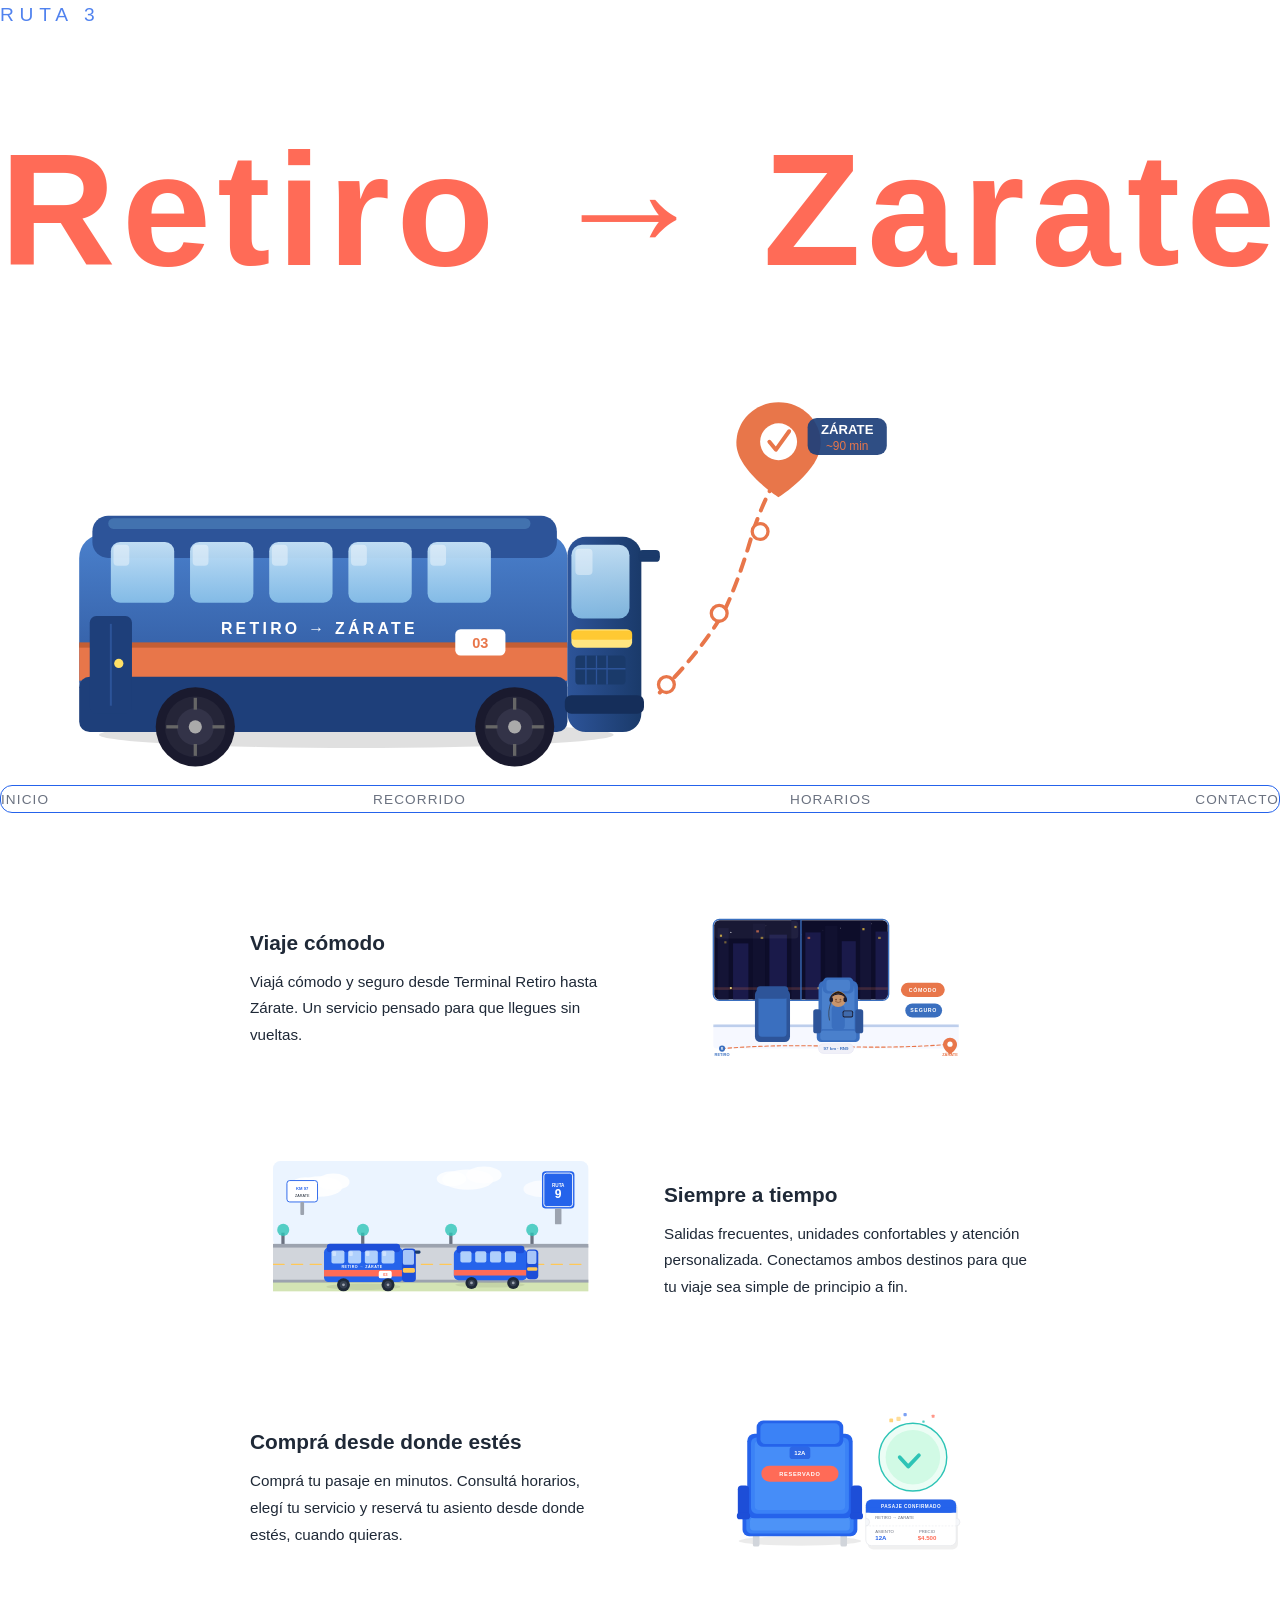
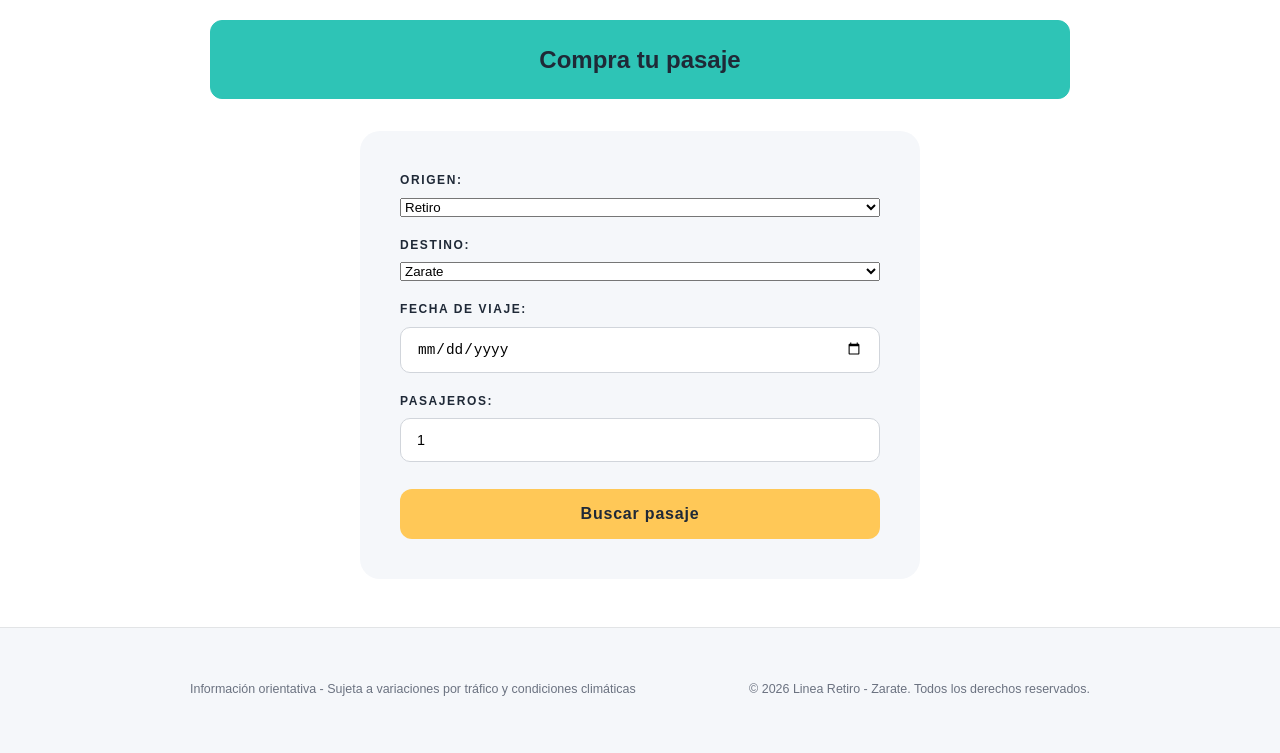
==== index.html @ a9cf46bb "Add files via upload" ====
<html lang="es">
    <head>
        <meta charset="UTF-8">
        <meta name="viewport" content="width=device-width, initial-scale=1.0">
        <title>Linea Retiro - Zarate</title>
            <link rel="stylesheet" href="styleretiro.css"/>
            <link href="https://fonts.google.com/specimen/Plus+Jakarta+Sans?preview.script=Latn" rel="stylesheet"/>
    
    </head>
    
    <body>
        <header>
           <p class="ruta3tittle">Ruta 3</p>
           <h1 class="retiro--tittle">
             <span class="retiro">Retiro</span>
            <span class="arrow">→</span>
            <span class="zarate">Zarate</span>
             </h1>
             <div class="bus-image">
                <svg width="100%" viewBox="0 0 682 300" role="img" style="" xmlns="http://www.w3.org/2000/svg">
  <title style="fill:rgb(0, 0, 0);stroke:none;color:rgb(255, 255, 255);stroke-width:1px;stroke-linecap:butt;stroke-linejoin:miter;opacity:1;font-family:&quot;Anthropic Sans&quot;, -apple-system, &quot;system-ui&quot;, &quot;Segoe UI&quot;, sans-serif;font-size:16px;font-weight:400;text-anchor:start;dominant-baseline:auto">Micro de larga distancia sin fondo</title>
  <desc style="fill:rgb(0, 0, 0);stroke:none;color:rgb(255, 255, 255);stroke-width:1px;stroke-linecap:butt;stroke-linejoin:miter;opacity:1;font-family:&quot;Anthropic Sans&quot;, -apple-system, &quot;system-ui&quot;, &quot;Segoe UI&quot;, sans-serif;font-size:16px;font-weight:400;text-anchor:start;dominant-baseline:auto">Ilustración de micro Retiro–Zárate sin fondo, colores azul coral gris blanco</desc>
  <defs>
    <marker id="arrow" viewBox="0 0 10 10" refX="8" refY="5" markerWidth="6" markerHeight="6" orient="auto-start-reverse">
      <path class="rdot" d="M2 1L8 5L2 9" fill="none" stroke="context-stroke" stroke-width="1.5" stroke-linecap="round" stroke-linejoin="round"/>
    </marker>
    
    <!-- Vidrio azul claro -->
    <linearGradient id="glass" x1="0" y1="0" x2="0" y2="1">
      <stop offset="0%" stop-color="#C8E4F8" stop-opacity=".95"/>
      <stop offset="100%" stop-color="#8FC8EE" stop-opacity=".85"/>
    </linearGradient>
    <!-- Carrocería azul -->
    <linearGradient id="body" x1="0" y1="0" x2="0" y2="1">
      <stop offset="0%" stop-color="#4A80CC"/>
      <stop offset="100%" stop-color="#2D5499"/>
    </linearGradient>
    <!-- Frente oscuro -->
    <linearGradient id="front" x1="0" y1="0" x2="1" y2="0">
      <stop offset="0%" stop-color="#2D5499"/>
      <stop offset="100%" stop-color="#1a3a6a"/>
    </linearGradient>
    <style>
      @keyframes bounce-pin { 0%,100%{transform:translateY(0)} 50%{transform:translateY(-7px)} }
      @keyframes dash-move  { to { stroke-dashoffset: -28; } }
      .pin  { animation: bounce-pin 2s ease-in-out infinite; transform-origin: 590px 80px; }
      .rdot { animation: dash-move 1.3s linear infinite; }
    </style>
  </defs>

  <!-- ══════════════════════════════════
       MICRO — sin ningún rect de fondo
  ══════════════════════════════════ -->

  <!-- Sombra suave en el piso -->
  <ellipse cx="270" cy="262" rx="195" ry="10" fill="#000" opacity=".12" style="fill:rgb(0, 0, 0);stroke:none;color:rgb(255, 255, 255);stroke-width:1px;stroke-linecap:butt;stroke-linejoin:miter;opacity:0.12;font-family:&quot;Anthropic Sans&quot;, -apple-system, &quot;system-ui&quot;, &quot;Segoe UI&quot;, sans-serif;font-size:16px;font-weight:400;text-anchor:start;dominant-baseline:auto"/>

  <!-- Cuerpo principal -->
  <rect x="60" y="110" width="370" height="130" rx="18" fill="url(#body)" style="stroke:none;color:rgb(255, 255, 255);stroke-width:1px;stroke-linecap:butt;stroke-linejoin:miter;opacity:1;font-family:&quot;Anthropic Sans&quot;, -apple-system, &quot;system-ui&quot;, &quot;Segoe UI&quot;, sans-serif;font-size:16px;font-weight:400;text-anchor:start;dominant-baseline:auto"/>

  <!-- Techo -->
  <rect x="70" y="96" width="352" height="32" rx="12" fill="#2D5499" style="fill:rgb(45, 84, 153);stroke:none;color:rgb(255, 255, 255);stroke-width:1px;stroke-linecap:butt;stroke-linejoin:miter;opacity:1;font-family:&quot;Anthropic Sans&quot;, -apple-system, &quot;system-ui&quot;, &quot;Segoe UI&quot;, sans-serif;font-size:16px;font-weight:400;text-anchor:start;dominant-baseline:auto"/>
  <!-- Brillo techo -->
  <rect x="82" y="98" width="320" height="8" rx="4" fill="#6AAAD8" opacity=".35" style="fill:rgb(106, 170, 216);stroke:none;color:rgb(255, 255, 255);stroke-width:1px;stroke-linecap:butt;stroke-linejoin:miter;opacity:0.35;font-family:&quot;Anthropic Sans&quot;, -apple-system, &quot;system-ui&quot;, &quot;Segoe UI&quot;, sans-serif;font-size:16px;font-weight:400;text-anchor:start;dominant-baseline:auto"/>

  <!-- Franja coral lateral -->
  <rect x="60" y="195" width="370" height="26" fill="#E8764A" style="fill:rgb(232, 118, 74);stroke:none;color:rgb(255, 255, 255);stroke-width:1px;stroke-linecap:butt;stroke-linejoin:miter;opacity:1;font-family:&quot;Anthropic Sans&quot;, -apple-system, &quot;system-ui&quot;, &quot;Segoe UI&quot;, sans-serif;font-size:16px;font-weight:400;text-anchor:start;dominant-baseline:auto"/>
  <!-- Separador franja superior -->
  <rect x="60" y="192" width="370" height="4" fill="#C45E34" style="fill:rgb(196, 94, 52);stroke:none;color:rgb(255, 255, 255);stroke-width:1px;stroke-linecap:butt;stroke-linejoin:miter;opacity:1;font-family:&quot;Anthropic Sans&quot;, -apple-system, &quot;system-ui&quot;, &quot;Segoe UI&quot;, sans-serif;font-size:16px;font-weight:400;text-anchor:start;dominant-baseline:auto"/>

  <!-- Parte baja carrocería -->
  <rect x="60" y="218" width="370" height="42" rx="8" fill="#1E3F7A" style="fill:rgb(30, 63, 122);stroke:none;color:rgb(255, 255, 255);stroke-width:1px;stroke-linecap:butt;stroke-linejoin:miter;opacity:1;font-family:&quot;Anthropic Sans&quot;, -apple-system, &quot;system-ui&quot;, &quot;Segoe UI&quot;, sans-serif;font-size:16px;font-weight:400;text-anchor:start;dominant-baseline:auto"/>

  <!-- ─── Ventanas (5) ─── -->
  <rect x="84" y="116" width="48" height="46" rx="7" fill="url(#glass)" style="stroke:none;color:rgb(255, 255, 255);stroke-width:1px;stroke-linecap:butt;stroke-linejoin:miter;opacity:1;font-family:&quot;Anthropic Sans&quot;, -apple-system, &quot;system-ui&quot;, &quot;Segoe UI&quot;, sans-serif;font-size:16px;font-weight:400;text-anchor:start;dominant-baseline:auto"/>
  <rect x="144" y="116" width="48" height="46" rx="7" fill="url(#glass)" style="stroke:none;color:rgb(255, 255, 255);stroke-width:1px;stroke-linecap:butt;stroke-linejoin:miter;opacity:1;font-family:&quot;Anthropic Sans&quot;, -apple-system, &quot;system-ui&quot;, &quot;Segoe UI&quot;, sans-serif;font-size:16px;font-weight:400;text-anchor:start;dominant-baseline:auto"/>
  <rect x="204" y="116" width="48" height="46" rx="7" fill="url(#glass)" style="stroke:none;color:rgb(255, 255, 255);stroke-width:1px;stroke-linecap:butt;stroke-linejoin:miter;opacity:1;font-family:&quot;Anthropic Sans&quot;, -apple-system, &quot;system-ui&quot;, &quot;Segoe UI&quot;, sans-serif;font-size:16px;font-weight:400;text-anchor:start;dominant-baseline:auto"/>
  <rect x="264" y="116" width="48" height="46" rx="7" fill="url(#glass)" style="stroke:none;color:rgb(255, 255, 255);stroke-width:1px;stroke-linecap:butt;stroke-linejoin:miter;opacity:1;font-family:&quot;Anthropic Sans&quot;, -apple-system, &quot;system-ui&quot;, &quot;Segoe UI&quot;, sans-serif;font-size:16px;font-weight:400;text-anchor:start;dominant-baseline:auto"/>
  <rect x="324" y="116" width="48" height="46" rx="7" fill="url(#glass)" style="stroke:none;color:rgb(255, 255, 255);stroke-width:1px;stroke-linecap:butt;stroke-linejoin:miter;opacity:1;font-family:&quot;Anthropic Sans&quot;, -apple-system, &quot;system-ui&quot;, &quot;Segoe UI&quot;, sans-serif;font-size:16px;font-weight:400;text-anchor:start;dominant-baseline:auto"/>
  <!-- Brillos ventanas -->
  <rect x="86" y="118" width="12" height="16" rx="3" fill="#fff" opacity=".4" style="fill:rgb(255, 255, 255);stroke:none;color:rgb(255, 255, 255);stroke-width:1px;stroke-linecap:butt;stroke-linejoin:miter;opacity:0.4;font-family:&quot;Anthropic Sans&quot;, -apple-system, &quot;system-ui&quot;, &quot;Segoe UI&quot;, sans-serif;font-size:16px;font-weight:400;text-anchor:start;dominant-baseline:auto"/>
  <rect x="146" y="118" width="12" height="16" rx="3" fill="#fff" opacity=".4" style="fill:rgb(255, 255, 255);stroke:none;color:rgb(255, 255, 255);stroke-width:1px;stroke-linecap:butt;stroke-linejoin:miter;opacity:0.4;font-family:&quot;Anthropic Sans&quot;, -apple-system, &quot;system-ui&quot;, &quot;Segoe UI&quot;, sans-serif;font-size:16px;font-weight:400;text-anchor:start;dominant-baseline:auto"/>
  <rect x="206" y="118" width="12" height="16" rx="3" fill="#fff" opacity=".4" style="fill:rgb(255, 255, 255);stroke:none;color:rgb(255, 255, 255);stroke-width:1px;stroke-linecap:butt;stroke-linejoin:miter;opacity:0.4;font-family:&quot;Anthropic Sans&quot;, -apple-system, &quot;system-ui&quot;, &quot;Segoe UI&quot;, sans-serif;font-size:16px;font-weight:400;text-anchor:start;dominant-baseline:auto"/>
  <rect x="266" y="118" width="12" height="16" rx="3" fill="#fff" opacity=".4" style="fill:rgb(255, 255, 255);stroke:none;color:rgb(255, 255, 255);stroke-width:1px;stroke-linecap:butt;stroke-linejoin:miter;opacity:0.4;font-family:&quot;Anthropic Sans&quot;, -apple-system, &quot;system-ui&quot;, &quot;Segoe UI&quot;, sans-serif;font-size:16px;font-weight:400;text-anchor:start;dominant-baseline:auto"/>
  <rect x="326" y="118" width="12" height="16" rx="3" fill="#fff" opacity=".4" style="fill:rgb(255, 255, 255);stroke:none;color:rgb(255, 255, 255);stroke-width:1px;stroke-linecap:butt;stroke-linejoin:miter;opacity:0.4;font-family:&quot;Anthropic Sans&quot;, -apple-system, &quot;system-ui&quot;, &quot;Segoe UI&quot;, sans-serif;font-size:16px;font-weight:400;text-anchor:start;dominant-baseline:auto"/>

  <!-- ─── Puerta lateral ─── -->
  <rect x="68" y="172" width="32" height="74" rx="5" fill="#1E3F7A" style="fill:rgb(30, 63, 122);stroke:none;color:rgb(255, 255, 255);stroke-width:1px;stroke-linecap:butt;stroke-linejoin:miter;opacity:1;font-family:&quot;Anthropic Sans&quot;, -apple-system, &quot;system-ui&quot;, &quot;Segoe UI&quot;, sans-serif;font-size:16px;font-weight:400;text-anchor:start;dominant-baseline:auto"/>
  <line x1="84" y1="178" x2="84" y2="240" stroke="#2D5499" stroke-width="1.5" style="fill:rgb(0, 0, 0);stroke:rgb(45, 84, 153);color:rgb(255, 255, 255);stroke-width:1.5px;stroke-linecap:butt;stroke-linejoin:miter;opacity:1;font-family:&quot;Anthropic Sans&quot;, -apple-system, &quot;system-ui&quot;, &quot;Segoe UI&quot;, sans-serif;font-size:16px;font-weight:400;text-anchor:start;dominant-baseline:auto"/>
  <circle cx="90" cy="208" r="3.5" fill="#FFE066" style="fill:rgb(255, 224, 102);stroke:none;color:rgb(255, 255, 255);stroke-width:1px;stroke-linecap:butt;stroke-linejoin:miter;opacity:1;font-family:&quot;Anthropic Sans&quot;, -apple-system, &quot;system-ui&quot;, &quot;Segoe UI&quot;, sans-serif;font-size:16px;font-weight:400;text-anchor:start;dominant-baseline:auto"/>

  <!-- Texto lateral -->
  <text x="242" y="186" font-family="sans-serif" font-size="12" font-weight="700" fill="#fff" letter-spacing="2.5" text-anchor="middle" style="fill:rgb(255, 255, 255);stroke:none;color:rgb(255, 255, 255);stroke-width:1px;stroke-linecap:butt;stroke-linejoin:miter;opacity:1;font-family:sans-serif;font-size:12px;font-weight:700;text-anchor:middle;dominant-baseline:auto">RETIRO → ZÁRATE</text>
  <!-- Número línea -->
  <rect x="345" y="182" width="38" height="20" rx="4" fill="#fff" style="fill:rgb(255, 255, 255);stroke:none;color:rgb(255, 255, 255);stroke-width:1px;stroke-linecap:butt;stroke-linejoin:miter;opacity:1;font-family:&quot;Anthropic Sans&quot;, -apple-system, &quot;system-ui&quot;, &quot;Segoe UI&quot;, sans-serif;font-size:16px;font-weight:400;text-anchor:start;dominant-baseline:auto"/>
  <text x="364" y="196" font-family="sans-serif" font-size="11" font-weight="700" fill="#E8764A" text-anchor="middle" style="fill:rgb(232, 118, 74);stroke:none;color:rgb(255, 255, 255);stroke-width:1px;stroke-linecap:butt;stroke-linejoin:miter;opacity:1;font-family:sans-serif;font-size:11px;font-weight:700;text-anchor:middle;dominant-baseline:auto">03</text>

  <!-- ─── Frente del micro ─── -->
  <rect x="430" y="112" width="56" height="148" rx="14" fill="url(#front)" style="stroke:none;color:rgb(255, 255, 255);stroke-width:1px;stroke-linecap:butt;stroke-linejoin:miter;opacity:1;font-family:&quot;Anthropic Sans&quot;, -apple-system, &quot;system-ui&quot;, &quot;Segoe UI&quot;, sans-serif;font-size:16px;font-weight:400;text-anchor:start;dominant-baseline:auto"/>
  <!-- Parabrisas -->
  <rect x="433" y="118" width="44" height="56" rx="8" fill="url(#glass)" style="stroke:none;color:rgb(255, 255, 255);stroke-width:1px;stroke-linecap:butt;stroke-linejoin:miter;opacity:1;font-family:&quot;Anthropic Sans&quot;, -apple-system, &quot;system-ui&quot;, &quot;Segoe UI&quot;, sans-serif;font-size:16px;font-weight:400;text-anchor:start;dominant-baseline:auto"/>
  <!-- Brillo parabrisas -->
  <rect x="436" y="121" width="13" height="20" rx="3" fill="#fff" opacity=".4" style="fill:rgb(255, 255, 255);stroke:none;color:rgb(255, 255, 255);stroke-width:1px;stroke-linecap:butt;stroke-linejoin:miter;opacity:0.4;font-family:&quot;Anthropic Sans&quot;, -apple-system, &quot;system-ui&quot;, &quot;Segoe UI&quot;, sans-serif;font-size:16px;font-weight:400;text-anchor:start;dominant-baseline:auto"/>
  <!-- Luces delanteras -->
  <rect x="433" y="182" width="46" height="14" rx="4" fill="#FFE580" style="fill:rgb(255, 229, 128);stroke:none;color:rgb(255, 255, 255);stroke-width:1px;stroke-linecap:butt;stroke-linejoin:miter;opacity:1;font-family:&quot;Anthropic Sans&quot;, -apple-system, &quot;system-ui&quot;, &quot;Segoe UI&quot;, sans-serif;font-size:16px;font-weight:400;text-anchor:start;dominant-baseline:auto"/>
  <rect x="433" y="183" width="46" height="7" rx="2" fill="#FFB800" opacity=".6" style="fill:rgb(255, 184, 0);stroke:none;color:rgb(255, 255, 255);stroke-width:1px;stroke-linecap:butt;stroke-linejoin:miter;opacity:0.6;font-family:&quot;Anthropic Sans&quot;, -apple-system, &quot;system-ui&quot;, &quot;Segoe UI&quot;, sans-serif;font-size:16px;font-weight:400;text-anchor:start;dominant-baseline:auto"/>
  <!-- Espejo -->
  <rect x="484" y="122" width="16" height="9" rx="3" fill="#1a3a6a" style="fill:rgb(26, 58, 106);stroke:none;color:rgb(255, 255, 255);stroke-width:1px;stroke-linecap:butt;stroke-linejoin:miter;opacity:1;font-family:&quot;Anthropic Sans&quot;, -apple-system, &quot;system-ui&quot;, &quot;Segoe UI&quot;, sans-serif;font-size:16px;font-weight:400;text-anchor:start;dominant-baseline:auto"/>
  <line x1="484" y1="127" x2="500" y2="127" stroke="#1a3a6a" stroke-width="1.5" style="fill:rgb(0, 0, 0);stroke:rgb(26, 58, 106);color:rgb(255, 255, 255);stroke-width:1.5px;stroke-linecap:butt;stroke-linejoin:miter;opacity:1;font-family:&quot;Anthropic Sans&quot;, -apple-system, &quot;system-ui&quot;, &quot;Segoe UI&quot;, sans-serif;font-size:16px;font-weight:400;text-anchor:start;dominant-baseline:auto"/>
  <!-- Rejilla frontal -->
  <rect x="436" y="202" width="38" height="22" rx="3" fill="#1a3a6a" style="fill:rgb(26, 58, 106);stroke:none;color:rgb(255, 255, 255);stroke-width:1px;stroke-linecap:butt;stroke-linejoin:miter;opacity:1;font-family:&quot;Anthropic Sans&quot;, -apple-system, &quot;system-ui&quot;, &quot;Segoe UI&quot;, sans-serif;font-size:16px;font-weight:400;text-anchor:start;dominant-baseline:auto"/>
  <line x1="444" y1="202" x2="444" y2="224" stroke="#2D5499" stroke-width="1" style="fill:rgb(0, 0, 0);stroke:rgb(45, 84, 153);color:rgb(255, 255, 255);stroke-width:1px;stroke-linecap:butt;stroke-linejoin:miter;opacity:1;font-family:&quot;Anthropic Sans&quot;, -apple-system, &quot;system-ui&quot;, &quot;Segoe UI&quot;, sans-serif;font-size:16px;font-weight:400;text-anchor:start;dominant-baseline:auto"/>
  <line x1="452" y1="202" x2="452" y2="224" stroke="#2D5499" stroke-width="1" style="fill:rgb(0, 0, 0);stroke:rgb(45, 84, 153);color:rgb(255, 255, 255);stroke-width:1px;stroke-linecap:butt;stroke-linejoin:miter;opacity:1;font-family:&quot;Anthropic Sans&quot;, -apple-system, &quot;system-ui&quot;, &quot;Segoe UI&quot;, sans-serif;font-size:16px;font-weight:400;text-anchor:start;dominant-baseline:auto"/>
  <line x1="460" y1="202" x2="460" y2="224" stroke="#2D5499" stroke-width="1" style="fill:rgb(0, 0, 0);stroke:rgb(45, 84, 153);color:rgb(255, 255, 255);stroke-width:1px;stroke-linecap:butt;stroke-linejoin:miter;opacity:1;font-family:&quot;Anthropic Sans&quot;, -apple-system, &quot;system-ui&quot;, &quot;Segoe UI&quot;, sans-serif;font-size:16px;font-weight:400;text-anchor:start;dominant-baseline:auto"/>
  <line x1="436" y1="212" x2="474" y2="212" stroke="#2D5499" stroke-width="1" style="fill:rgb(0, 0, 0);stroke:rgb(45, 84, 153);color:rgb(255, 255, 255);stroke-width:1px;stroke-linecap:butt;stroke-linejoin:miter;opacity:1;font-family:&quot;Anthropic Sans&quot;, -apple-system, &quot;system-ui&quot;, &quot;Segoe UI&quot;, sans-serif;font-size:16px;font-weight:400;text-anchor:start;dominant-baseline:auto"/>
  <!-- Parachoques -->
  <rect x="428" y="232" width="60" height="14" rx="5" fill="#152e5a" style="fill:rgb(21, 46, 90);stroke:none;color:rgb(255, 255, 255);stroke-width:1px;stroke-linecap:butt;stroke-linejoin:miter;opacity:1;font-family:&quot;Anthropic Sans&quot;, -apple-system, &quot;system-ui&quot;, &quot;Segoe UI&quot;, sans-serif;font-size:16px;font-weight:400;text-anchor:start;dominant-baseline:auto"/>

  <!-- ─── Ruedas ─── -->
  <!-- Trasera -->
  <circle cx="148" cy="256" r="30" fill="#1a1a2e" style="fill:rgb(26, 26, 46);stroke:none;color:rgb(255, 255, 255);stroke-width:1px;stroke-linecap:butt;stroke-linejoin:miter;opacity:1;font-family:&quot;Anthropic Sans&quot;, -apple-system, &quot;system-ui&quot;, &quot;Segoe UI&quot;, sans-serif;font-size:16px;font-weight:400;text-anchor:start;dominant-baseline:auto"/>
  <circle cx="148" cy="256" r="23" fill="#252538" style="fill:rgb(37, 37, 56);stroke:none;color:rgb(255, 255, 255);stroke-width:1px;stroke-linecap:butt;stroke-linejoin:miter;opacity:1;font-family:&quot;Anthropic Sans&quot;, -apple-system, &quot;system-ui&quot;, &quot;Segoe UI&quot;, sans-serif;font-size:16px;font-weight:400;text-anchor:start;dominant-baseline:auto"/>
  <circle cx="148" cy="256" r="14" fill="#333348" style="fill:rgb(51, 51, 72);stroke:none;color:rgb(255, 255, 255);stroke-width:1px;stroke-linecap:butt;stroke-linejoin:miter;opacity:1;font-family:&quot;Anthropic Sans&quot;, -apple-system, &quot;system-ui&quot;, &quot;Segoe UI&quot;, sans-serif;font-size:16px;font-weight:400;text-anchor:start;dominant-baseline:auto"/>
  <circle cx="148" cy="256" r="5" fill="#aaa" style="fill:rgb(170, 170, 170);stroke:none;color:rgb(255, 255, 255);stroke-width:1px;stroke-linecap:butt;stroke-linejoin:miter;opacity:1;font-family:&quot;Anthropic Sans&quot;, -apple-system, &quot;system-ui&quot;, &quot;Segoe UI&quot;, sans-serif;font-size:16px;font-weight:400;text-anchor:start;dominant-baseline:auto"/>
  <line x1="148" y1="234" x2="148" y2="243" stroke="#666" stroke-width="2.5" style="fill:rgb(0, 0, 0);stroke:rgb(102, 102, 102);color:rgb(255, 255, 255);stroke-width:2.5px;stroke-linecap:butt;stroke-linejoin:miter;opacity:1;font-family:&quot;Anthropic Sans&quot;, -apple-system, &quot;system-ui&quot;, &quot;Segoe UI&quot;, sans-serif;font-size:16px;font-weight:400;text-anchor:start;dominant-baseline:auto"/>
  <line x1="148" y1="269" x2="148" y2="278" stroke="#666" stroke-width="2.5" style="fill:rgb(0, 0, 0);stroke:rgb(102, 102, 102);color:rgb(255, 255, 255);stroke-width:2.5px;stroke-linecap:butt;stroke-linejoin:miter;opacity:1;font-family:&quot;Anthropic Sans&quot;, -apple-system, &quot;system-ui&quot;, &quot;Segoe UI&quot;, sans-serif;font-size:16px;font-weight:400;text-anchor:start;dominant-baseline:auto"/>
  <line x1="126" y1="256" x2="135" y2="256" stroke="#666" stroke-width="2.5" style="fill:rgb(0, 0, 0);stroke:rgb(102, 102, 102);color:rgb(255, 255, 255);stroke-width:2.5px;stroke-linecap:butt;stroke-linejoin:miter;opacity:1;font-family:&quot;Anthropic Sans&quot;, -apple-system, &quot;system-ui&quot;, &quot;Segoe UI&quot;, sans-serif;font-size:16px;font-weight:400;text-anchor:start;dominant-baseline:auto"/>
  <line x1="161" y1="256" x2="170" y2="256" stroke="#666" stroke-width="2.5" style="fill:rgb(0, 0, 0);stroke:rgb(102, 102, 102);color:rgb(255, 255, 255);stroke-width:2.5px;stroke-linecap:butt;stroke-linejoin:miter;opacity:1;font-family:&quot;Anthropic Sans&quot;, -apple-system, &quot;system-ui&quot;, &quot;Segoe UI&quot;, sans-serif;font-size:16px;font-weight:400;text-anchor:start;dominant-baseline:auto"/>
  <!-- Delantera -->
  <circle cx="390" cy="256" r="30" fill="#1a1a2e" style="fill:rgb(26, 26, 46);stroke:none;color:rgb(255, 255, 255);stroke-width:1px;stroke-linecap:butt;stroke-linejoin:miter;opacity:1;font-family:&quot;Anthropic Sans&quot;, -apple-system, &quot;system-ui&quot;, &quot;Segoe UI&quot;, sans-serif;font-size:16px;font-weight:400;text-anchor:start;dominant-baseline:auto"/>
  <circle cx="390" cy="256" r="23" fill="#252538" style="fill:rgb(37, 37, 56);stroke:none;color:rgb(255, 255, 255);stroke-width:1px;stroke-linecap:butt;stroke-linejoin:miter;opacity:1;font-family:&quot;Anthropic Sans&quot;, -apple-system, &quot;system-ui&quot;, &quot;Segoe UI&quot;, sans-serif;font-size:16px;font-weight:400;text-anchor:start;dominant-baseline:auto"/>
  <circle cx="390" cy="256" r="14" fill="#333348" style="fill:rgb(51, 51, 72);stroke:none;color:rgb(255, 255, 255);stroke-width:1px;stroke-linecap:butt;stroke-linejoin:miter;opacity:1;font-family:&quot;Anthropic Sans&quot;, -apple-system, &quot;system-ui&quot;, &quot;Segoe UI&quot;, sans-serif;font-size:16px;font-weight:400;text-anchor:start;dominant-baseline:auto"/>
  <circle cx="390" cy="256" r="5" fill="#aaa" style="fill:rgb(170, 170, 170);stroke:none;color:rgb(255, 255, 255);stroke-width:1px;stroke-linecap:butt;stroke-linejoin:miter;opacity:1;font-family:&quot;Anthropic Sans&quot;, -apple-system, &quot;system-ui&quot;, &quot;Segoe UI&quot;, sans-serif;font-size:16px;font-weight:400;text-anchor:start;dominant-baseline:auto"/>
  <line x1="390" y1="234" x2="390" y2="243" stroke="#666" stroke-width="2.5" style="fill:rgb(0, 0, 0);stroke:rgb(102, 102, 102);color:rgb(255, 255, 255);stroke-width:2.5px;stroke-linecap:butt;stroke-linejoin:miter;opacity:1;font-family:&quot;Anthropic Sans&quot;, -apple-system, &quot;system-ui&quot;, &quot;Segoe UI&quot;, sans-serif;font-size:16px;font-weight:400;text-anchor:start;dominant-baseline:auto"/>
  <line x1="390" y1="269" x2="390" y2="278" stroke="#666" stroke-width="2.5" style="fill:rgb(0, 0, 0);stroke:rgb(102, 102, 102);color:rgb(255, 255, 255);stroke-width:2.5px;stroke-linecap:butt;stroke-linejoin:miter;opacity:1;font-family:&quot;Anthropic Sans&quot;, -apple-system, &quot;system-ui&quot;, &quot;Segoe UI&quot;, sans-serif;font-size:16px;font-weight:400;text-anchor:start;dominant-baseline:auto"/>
  <line x1="368" y1="256" x2="377" y2="256" stroke="#666" stroke-width="2.5" style="fill:rgb(0, 0, 0);stroke:rgb(102, 102, 102);color:rgb(255, 255, 255);stroke-width:2.5px;stroke-linecap:butt;stroke-linejoin:miter;opacity:1;font-family:&quot;Anthropic Sans&quot;, -apple-system, &quot;system-ui&quot;, &quot;Segoe UI&quot;, sans-serif;font-size:16px;font-weight:400;text-anchor:start;dominant-baseline:auto"/>
  <line x1="403" y1="256" x2="412" y2="256" stroke="#666" stroke-width="2.5" style="fill:rgb(0, 0, 0);stroke:rgb(102, 102, 102);color:rgb(255, 255, 255);stroke-width:2.5px;stroke-linecap:butt;stroke-linejoin:miter;opacity:1;font-family:&quot;Anthropic Sans&quot;, -apple-system, &quot;system-ui&quot;, &quot;Segoe UI&quot;, sans-serif;font-size:16px;font-weight:400;text-anchor:start;dominant-baseline:auto"/>

  <!-- ══════════════════════════════════
       RUTA PUNTEADA + PIN
  ══════════════════════════════════ -->

  <!-- Línea punteada animada -->
  <path d="M 500 230 Q 530 200 548 170 Q 560 145 570 110 Q 578 85 590 65" fill="none" stroke="#E8764A" stroke-width="3" stroke-dasharray="9 7" stroke-linecap="round" style="fill:none;stroke:rgb(232, 118, 74);color:rgb(255, 255, 255);stroke-width:3px;stroke-dasharray:9px, 7px;stroke-linecap:round;stroke-linejoin:miter;opacity:1;font-family:&quot;Anthropic Sans&quot;, -apple-system, &quot;system-ui&quot;, &quot;Segoe UI&quot;, sans-serif;font-size:16px;font-weight:400;text-anchor:start;dominant-baseline:auto"/>

  <!-- Puntos de parada -->
  <circle cx="505" cy="224" r="6" fill="#fff" stroke="#E8764A" stroke-width="2.5" style="fill:rgb(255, 255, 255);stroke:rgb(232, 118, 74);color:rgb(255, 255, 255);stroke-width:2.5px;stroke-linecap:butt;stroke-linejoin:miter;opacity:1;font-family:&quot;Anthropic Sans&quot;, -apple-system, &quot;system-ui&quot;, &quot;Segoe UI&quot;, sans-serif;font-size:16px;font-weight:400;text-anchor:start;dominant-baseline:auto"/>
  <circle cx="545" cy="170" r="6" fill="#fff" stroke="#E8764A" stroke-width="2.5" style="fill:rgb(255, 255, 255);stroke:rgb(232, 118, 74);color:rgb(255, 255, 255);stroke-width:2.5px;stroke-linecap:butt;stroke-linejoin:miter;opacity:1;font-family:&quot;Anthropic Sans&quot;, -apple-system, &quot;system-ui&quot;, &quot;Segoe UI&quot;, sans-serif;font-size:16px;font-weight:400;text-anchor:start;dominant-baseline:auto"/>
  <circle cx="576" cy="108" r="6" fill="#fff" stroke="#E8764A" stroke-width="2.5" style="fill:rgb(255, 255, 255);stroke:rgb(232, 118, 74);color:rgb(255, 255, 255);stroke-width:2.5px;stroke-linecap:butt;stroke-linejoin:miter;opacity:1;font-family:&quot;Anthropic Sans&quot;, -apple-system, &quot;system-ui&quot;, &quot;Segoe UI&quot;, sans-serif;font-size:16px;font-weight:400;text-anchor:start;dominant-baseline:auto"/>

  <!-- Pin de destino animado -->
  <g class="pin" style="fill:rgb(0, 0, 0);stroke:none;color:rgb(255, 255, 255);stroke-width:1px;stroke-linecap:butt;stroke-linejoin:miter;opacity:1;font-family:&quot;Anthropic Sans&quot;, -apple-system, &quot;system-ui&quot;, &quot;Segoe UI&quot;, sans-serif;font-size:16px;font-weight:400;text-anchor:start;dominant-baseline:auto">
    <ellipse cx="590" cy="70" rx="9" ry="3.5" fill="#000" opacity=".18" style="fill:rgb(0, 0, 0);stroke:none;color:rgb(255, 255, 255);stroke-width:1px;stroke-linecap:butt;stroke-linejoin:miter;opacity:0.18;font-family:&quot;Anthropic Sans&quot;, -apple-system, &quot;system-ui&quot;, &quot;Segoe UI&quot;, sans-serif;font-size:16px;font-weight:400;text-anchor:start;dominant-baseline:auto"/>
    <path d="M590 10 C572 10 558 24 558 41 C558 62 590 82 590 82 C590 82 622 62 622 41 C622 24 608 10 590 10Z" fill="#E8764A" style="fill:rgb(232, 118, 74);stroke:none;color:rgb(255, 255, 255);stroke-width:1px;stroke-linecap:butt;stroke-linejoin:miter;opacity:1;font-family:&quot;Anthropic Sans&quot;, -apple-system, &quot;system-ui&quot;, &quot;Segoe UI&quot;, sans-serif;font-size:16px;font-weight:400;text-anchor:start;dominant-baseline:auto"/>
    <circle cx="590" cy="40" r="14" fill="#fff" style="fill:rgb(255, 255, 255);stroke:none;color:rgb(255, 255, 255);stroke-width:1px;stroke-linecap:butt;stroke-linejoin:miter;opacity:1;font-family:&quot;Anthropic Sans&quot;, -apple-system, &quot;system-ui&quot;, &quot;Segoe UI&quot;, sans-serif;font-size:16px;font-weight:400;text-anchor:start;dominant-baseline:auto"/>
    <polyline points="583,40 588,46 598,32" fill="none" stroke="#E8764A" stroke-width="3" stroke-linecap="round" stroke-linejoin="round" style="fill:none;stroke:rgb(232, 118, 74);color:rgb(255, 255, 255);stroke-width:3px;stroke-linecap:round;stroke-linejoin:round;opacity:1;font-family:&quot;Anthropic Sans&quot;, -apple-system, &quot;system-ui&quot;, &quot;Segoe UI&quot;, sans-serif;font-size:16px;font-weight:400;text-anchor:start;dominant-baseline:auto"/>
  </g>

  <!-- Label Zárate -->
  <rect x="612" y="22" width="60" height="28" rx="7" fill="#1E3F7A" opacity=".92" style="fill:rgb(30, 63, 122);stroke:none;color:rgb(255, 255, 255);stroke-width:1px;stroke-linecap:butt;stroke-linejoin:miter;opacity:0.92;font-family:&quot;Anthropic Sans&quot;, -apple-system, &quot;system-ui&quot;, &quot;Segoe UI&quot;, sans-serif;font-size:16px;font-weight:400;text-anchor:start;dominant-baseline:auto"/>
  <text x="642" y="34" font-family="sans-serif" font-size="10" font-weight="700" fill="#fff" text-anchor="middle" style="fill:rgb(255, 255, 255);stroke:none;color:rgb(255, 255, 255);stroke-width:1px;stroke-linecap:butt;stroke-linejoin:miter;opacity:1;font-family:sans-serif;font-size:10px;font-weight:700;text-anchor:middle;dominant-baseline:auto">ZÁRATE</text>
  <text x="642" y="46" font-family="sans-serif" font-size="9" fill="#E8764A" text-anchor="middle" style="fill:rgb(232, 118, 74);stroke:none;color:rgb(255, 255, 255);stroke-width:1px;stroke-linecap:butt;stroke-linejoin:miter;opacity:1;font-family:sans-serif;font-size:9px;font-weight:400;text-anchor:middle;dominant-baseline:auto">~90 min</text>

</svg>
        </div>
           <nav>
            <ul class="nav--list">
                <li> <a class="nav_link" href="index.html">Inicio</a></li>
                <li> <a class="nav_link" href="recorrido.html">Recorrido</a></li>
                <li> <a class="nav_link" href="horarios.html">Horarios</a></li>            
                <li> <a class="nav_link" href="contacto.html">Contacto</a></li>
            </ul>
           </nav> 
        <div class="parrafos">

             <div class="parrafo parrafo--con-imagen">
             <div class="parrafo__texto">
              <h3>Viaje cómodo</h3>
                  <p>Viajá cómodo y seguro desde Terminal Retiro hasta Zárate. Un servicio pensado para que llegues sin vueltas.</p>
                </div>
             <div class="parrafo__imagen">
                <svg width="100%" viewBox="0 0 730 384.1" role="img" xmlns="http://www.w3.org/2000/svg" style="">
                    <defs>
                        <style>
    @keyframes city-move  { from{transform:translateX(0)} to{transform:translateX(-120px)} }
    @keyframes star-blink { 0%,100%{opacity:.8} 50%{opacity:.15} }
    @keyframes sway       { 0%,100%{transform:rotate(-1deg)} 50%{transform:rotate(1deg)} }
    @keyframes dash-anim  { to{stroke-dashoffset:-20} }
    .city     { animation: city-move 8s linear infinite; }
    .star1    { animation: star-blink 2.1s ease-in-out infinite; }
    .pasajero { animation: sway 4s ease-in-out infinite; transform-origin: 345px 260px; }
    .ruta     { animation: dash-anim 1.5s linear infinite; }
  </style>
                        <mask id="imagine-text-gaps-00v7xh" maskUnits="userSpaceOnUse"><rect x="0" y="0" width="730" height="384.1" fill="white"/><rect x="501.845947265625" y="211.66175842285156" width="72.30809020996094" height="18.342411994934082" fill="black" rx="2"/><rect x="505.5064697265625" y="259.4853820800781" width="68.98706817626953" height="17.51878070831299" fill="black" rx="2"/><rect x="73.10730743408203" y="348.48956298828125" width="13.785380840301514" height="13.012520790100098" fill="black" rx="2"/><rect x="59.001773834228516" y="361.7384948730469" width="41.9964485168457" height="14.514607429504395" fill="black" rx="2"/><rect x="578.08642578125" y="361.6922302246094" width="43.827117919921875" height="14.560882568359375" fill="black" rx="2"/><rect x="307.65985107421875" y="347.98748779296875" width="64.68030548095703" height="15.265650749206543" fill="black" rx="2"/></mask></defs>
  <title style="fill:rgb(0, 0, 0);stroke:none;color:rgb(255, 255, 255);stroke-width:1px;stroke-linecap:butt;stroke-linejoin:miter;opacity:1;font-family:&quot;Anthropic Sans&quot;, -apple-system, &quot;system-ui&quot;, &quot;Segoe UI&quot;, sans-serif;font-size:16px;font-weight:400;text-anchor:start;dominant-baseline:auto">Viajá cómodo y seguro — Retiro a Zárate</title>
  <desc style="fill:rgb(0, 0, 0);stroke:none;color:rgb(255, 255, 255);stroke-width:1px;stroke-linecap:butt;stroke-linejoin:miter;opacity:1;font-family:&quot;Anthropic Sans&quot;, -apple-system, &quot;system-ui&quot;, &quot;Segoe UI&quot;, sans-serif;font-size:16px;font-weight:400;text-anchor:start;dominant-baseline:auto">Pasajero cómodo en micro con ciudad de fondo, sin fondo, para página con fondo blanco</desc>
  

  <!-- Cielo nocturno (solo el área de la ventana, no todo el SVG) -->
  <clipPath id="ventana-clip">
    <rect x="62" y="62" width="396" height="181" rx="12"/>
  </clipPath>

  <!-- Fondo cielo solo dentro de la ventana -->
  <rect x="62" y="62" width="396" height="181" rx="12" fill="#0d0d2a" style="fill:rgb(13, 13, 42);stroke:none;color:rgb(255, 255, 255);stroke-width:1px;stroke-linecap:butt;stroke-linejoin:miter;opacity:1;font-family:&quot;Anthropic Sans&quot;, -apple-system, &quot;system-ui&quot;, &quot;Segoe UI&quot;, sans-serif;font-size:16px;font-weight:400;text-anchor:start;dominant-baseline:auto"/>

  <!-- Estrellas dentro de la ventana -->
  <g clip-path="url(#ventana-clip)" style="fill:rgb(0, 0, 0);stroke:none;color:rgb(255, 255, 255);stroke-width:1px;stroke-linecap:butt;stroke-linejoin:miter;opacity:1;font-family:&quot;Anthropic Sans&quot;, -apple-system, &quot;system-ui&quot;, &quot;Segoe UI&quot;, sans-serif;font-size:16px;font-weight:400;text-anchor:start;dominant-baseline:auto">
    <circle cx="100" cy="90" r="1.5" fill="#fff" opacity=".8" style="fill:rgb(255, 255, 255);stroke:none;color:rgb(255, 255, 255);stroke-width:1px;stroke-linecap:butt;stroke-linejoin:miter;opacity:0.713213;font-family:&quot;Anthropic Sans&quot;, -apple-system, &quot;system-ui&quot;, &quot;Segoe UI&quot;, sans-serif;font-size:16px;font-weight:400;text-anchor:start;dominant-baseline:auto"/>
    <circle cx="180" cy="75" r="1" fill="#fff" opacity=".6" style="fill:rgb(255, 255, 255);stroke:none;color:rgb(255, 255, 255);stroke-width:1px;stroke-linecap:butt;stroke-linejoin:miter;opacity:0.337802;font-family:&quot;Anthropic Sans&quot;, -apple-system, &quot;system-ui&quot;, &quot;Segoe UI&quot;, sans-serif;font-size:16px;font-weight:400;text-anchor:start;dominant-baseline:auto"/>
    <circle cx="260" cy="95" r="1.5" fill="#fff" opacity=".7" style="fill:rgb(255, 255, 255);stroke:none;color:rgb(255, 255, 255);stroke-width:1px;stroke-linecap:butt;stroke-linejoin:miter;opacity:0.152855;font-family:&quot;Anthropic Sans&quot;, -apple-system, &quot;system-ui&quot;, &quot;Segoe UI&quot;, sans-serif;font-size:16px;font-weight:400;text-anchor:start;dominant-baseline:auto"/>
    <circle cx="350" cy="80" r="1" fill="#fff" opacity=".5" style="fill:rgb(255, 255, 255);stroke:none;color:rgb(255, 255, 255);stroke-width:1px;stroke-linecap:butt;stroke-linejoin:miter;opacity:0.713213;font-family:&quot;Anthropic Sans&quot;, -apple-system, &quot;system-ui&quot;, &quot;Segoe UI&quot;, sans-serif;font-size:16px;font-weight:400;text-anchor:start;dominant-baseline:auto"/>
    <circle cx="420" cy="70" r="1.5" fill="#fff" opacity=".8" style="fill:rgb(255, 255, 255);stroke:none;color:rgb(255, 255, 255);stroke-width:1px;stroke-linecap:butt;stroke-linejoin:miter;opacity:0.337802;font-family:&quot;Anthropic Sans&quot;, -apple-system, &quot;system-ui&quot;, &quot;Segoe UI&quot;, sans-serif;font-size:16px;font-weight:400;text-anchor:start;dominant-baseline:auto"/>
    <circle cx="310" cy="85" r="1" fill="#fff" opacity=".6" style="fill:rgb(255, 255, 255);stroke:none;color:rgb(255, 255, 255);stroke-width:1px;stroke-linecap:butt;stroke-linejoin:miter;opacity:0.152855;font-family:&quot;Anthropic Sans&quot;, -apple-system, &quot;system-ui&quot;, &quot;Segoe UI&quot;, sans-serif;font-size:16px;font-weight:400;text-anchor:start;dominant-baseline:auto"/>

    <!-- Ciudad animada dentro de la ventana -->
    <g class="city">
      <rect x="30" y="100" width="30" height="145" fill="#1a1a4a" style="fill:rgb(26, 26, 74);stroke:none;color:rgb(255, 255, 255);stroke-width:1px;stroke-linecap:butt;stroke-linejoin:miter;opacity:1;font-family:&quot;Anthropic Sans&quot;, -apple-system, &quot;system-ui&quot;, &quot;Segoe UI&quot;, sans-serif;font-size:16px;font-weight:400;text-anchor:start;dominant-baseline:auto"/>
      <rect x="70" y="80" width="25" height="165" fill="#141436" style="fill:rgb(20, 20, 54);stroke:none;color:rgb(255, 255, 255);stroke-width:1px;stroke-linecap:butt;stroke-linejoin:miter;opacity:1;font-family:&quot;Anthropic Sans&quot;, -apple-system, &quot;system-ui&quot;, &quot;Segoe UI&quot;, sans-serif;font-size:16px;font-weight:400;text-anchor:start;dominant-baseline:auto"/>
      <rect x="105" y="115" width="35" height="130" fill="#1a1a4a" style="fill:rgb(26, 26, 74);stroke:none;color:rgb(255, 255, 255);stroke-width:1px;stroke-linecap:butt;stroke-linejoin:miter;opacity:1;font-family:&quot;Anthropic Sans&quot;, -apple-system, &quot;system-ui&quot;, &quot;Segoe UI&quot;, sans-serif;font-size:16px;font-weight:400;text-anchor:start;dominant-baseline:auto"/>
      <rect x="150" y="70" width="28" height="175" fill="#111130" style="fill:rgb(17, 17, 48);stroke:none;color:rgb(255, 255, 255);stroke-width:1px;stroke-linecap:butt;stroke-linejoin:miter;opacity:1;font-family:&quot;Anthropic Sans&quot;, -apple-system, &quot;system-ui&quot;, &quot;Segoe UI&quot;, sans-serif;font-size:16px;font-weight:400;text-anchor:start;dominant-baseline:auto"/>
      <rect x="188" y="95" width="40" height="150" fill="#1a1a4a" style="fill:rgb(26, 26, 74);stroke:none;color:rgb(255, 255, 255);stroke-width:1px;stroke-linecap:butt;stroke-linejoin:miter;opacity:1;font-family:&quot;Anthropic Sans&quot;, -apple-system, &quot;system-ui&quot;, &quot;Segoe UI&quot;, sans-serif;font-size:16px;font-weight:400;text-anchor:start;dominant-baseline:auto"/>
      <rect x="238" y="60" width="22" height="185" fill="#141436" style="fill:rgb(20, 20, 54);stroke:none;color:rgb(255, 255, 255);stroke-width:1px;stroke-linecap:butt;stroke-linejoin:miter;opacity:1;font-family:&quot;Anthropic Sans&quot;, -apple-system, &quot;system-ui&quot;, &quot;Segoe UI&quot;, sans-serif;font-size:16px;font-weight:400;text-anchor:start;dominant-baseline:auto"/>
      <rect x="270" y="90" width="35" height="155" fill="#1a1a4a" style="fill:rgb(26, 26, 74);stroke:none;color:rgb(255, 255, 255);stroke-width:1px;stroke-linecap:butt;stroke-linejoin:miter;opacity:1;font-family:&quot;Anthropic Sans&quot;, -apple-system, &quot;system-ui&quot;, &quot;Segoe UI&quot;, sans-serif;font-size:16px;font-weight:400;text-anchor:start;dominant-baseline:auto"/>
      <rect x="315" y="75" width="28" height="170" fill="#111130" style="fill:rgb(17, 17, 48);stroke:none;color:rgb(255, 255, 255);stroke-width:1px;stroke-linecap:butt;stroke-linejoin:miter;opacity:1;font-family:&quot;Anthropic Sans&quot;, -apple-system, &quot;system-ui&quot;, &quot;Segoe UI&quot;, sans-serif;font-size:16px;font-weight:400;text-anchor:start;dominant-baseline:auto"/>
      <rect x="353" y="110" width="32" height="135" fill="#1a1a4a" style="fill:rgb(26, 26, 74);stroke:none;color:rgb(255, 255, 255);stroke-width:1px;stroke-linecap:butt;stroke-linejoin:miter;opacity:1;font-family:&quot;Anthropic Sans&quot;, -apple-system, &quot;system-ui&quot;, &quot;Segoe UI&quot;, sans-serif;font-size:16px;font-weight:400;text-anchor:start;dominant-baseline:auto"/>
      <rect x="395" y="65" width="25" height="180" fill="#141436" style="fill:rgb(20, 20, 54);stroke:none;color:rgb(255, 255, 255);stroke-width:1px;stroke-linecap:butt;stroke-linejoin:miter;opacity:1;font-family:&quot;Anthropic Sans&quot;, -apple-system, &quot;system-ui&quot;, &quot;Segoe UI&quot;, sans-serif;font-size:16px;font-weight:400;text-anchor:start;dominant-baseline:auto"/>
      <rect x="430" y="88" width="38" height="157" fill="#1a1a4a" style="fill:rgb(26, 26, 74);stroke:none;color:rgb(255, 255, 255);stroke-width:1px;stroke-linecap:butt;stroke-linejoin:miter;opacity:1;font-family:&quot;Anthropic Sans&quot;, -apple-system, &quot;system-ui&quot;, &quot;Segoe UI&quot;, sans-serif;font-size:16px;font-weight:400;text-anchor:start;dominant-baseline:auto"/>
      <rect x="478" y="78" width="30" height="167" fill="#111130" style="fill:rgb(17, 17, 48);stroke:none;color:rgb(255, 255, 255);stroke-width:1px;stroke-linecap:butt;stroke-linejoin:miter;opacity:1;font-family:&quot;Anthropic Sans&quot;, -apple-system, &quot;system-ui&quot;, &quot;Segoe UI&quot;, sans-serif;font-size:16px;font-weight:400;text-anchor:start;dominant-baseline:auto"/>
      <rect x="518" y="100" width="26" height="145" fill="#1a1a4a" style="fill:rgb(26, 26, 74);stroke:none;color:rgb(255, 255, 255);stroke-width:1px;stroke-linecap:butt;stroke-linejoin:miter;opacity:1;font-family:&quot;Anthropic Sans&quot;, -apple-system, &quot;system-ui&quot;, &quot;Segoe UI&quot;, sans-serif;font-size:16px;font-weight:400;text-anchor:start;dominant-baseline:auto"/>
      <rect x="554" y="55" width="32" height="190" fill="#141436" style="fill:rgb(20, 20, 54);stroke:none;color:rgb(255, 255, 255);stroke-width:1px;stroke-linecap:butt;stroke-linejoin:miter;opacity:1;font-family:&quot;Anthropic Sans&quot;, -apple-system, &quot;system-ui&quot;, &quot;Segoe UI&quot;, sans-serif;font-size:16px;font-weight:400;text-anchor:start;dominant-baseline:auto"/>
      <rect x="596" y="90" width="28" height="155" fill="#1a1a4a" style="fill:rgb(26, 26, 74);stroke:none;color:rgb(255, 255, 255);stroke-width:1px;stroke-linecap:butt;stroke-linejoin:miter;opacity:1;font-family:&quot;Anthropic Sans&quot;, -apple-system, &quot;system-ui&quot;, &quot;Segoe UI&quot;, sans-serif;font-size:16px;font-weight:400;text-anchor:start;dominant-baseline:auto"/>
      <rect x="634" y="72" width="35" height="173" fill="#111130" style="fill:rgb(17, 17, 48);stroke:none;color:rgb(255, 255, 255);stroke-width:1px;stroke-linecap:butt;stroke-linejoin:miter;opacity:1;font-family:&quot;Anthropic Sans&quot;, -apple-system, &quot;system-ui&quot;, &quot;Segoe UI&quot;, sans-serif;font-size:16px;font-weight:400;text-anchor:start;dominant-baseline:auto"/>
      <!-- Ventanas iluminadas -->
      <rect x="35" y="115" width="6" height="5" fill="#FFD23F" opacity=".8" style="fill:rgb(255, 210, 63);stroke:none;color:rgb(255, 255, 255);stroke-width:1px;stroke-linecap:butt;stroke-linejoin:miter;opacity:0.8;font-family:&quot;Anthropic Sans&quot;, -apple-system, &quot;system-ui&quot;, &quot;Segoe UI&quot;, sans-serif;font-size:16px;font-weight:400;text-anchor:start;dominant-baseline:auto"/>
      <rect x="45" y="115" width="6" height="5" fill="#FFD23F" opacity=".5" style="fill:rgb(255, 210, 63);stroke:none;color:rgb(255, 255, 255);stroke-width:1px;stroke-linecap:butt;stroke-linejoin:miter;opacity:0.5;font-family:&quot;Anthropic Sans&quot;, -apple-system, &quot;system-ui&quot;, &quot;Segoe UI&quot;, sans-serif;font-size:16px;font-weight:400;text-anchor:start;dominant-baseline:auto"/>
      <rect x="35" y="130" width="6" height="5" fill="#FFD23F" opacity=".6" style="fill:rgb(255, 210, 63);stroke:none;color:rgb(255, 255, 255);stroke-width:1px;stroke-linecap:butt;stroke-linejoin:miter;opacity:0.6;font-family:&quot;Anthropic Sans&quot;, -apple-system, &quot;system-ui&quot;, &quot;Segoe UI&quot;, sans-serif;font-size:16px;font-weight:400;text-anchor:start;dominant-baseline:auto"/>
      <rect x="75" y="95" width="5" height="5" fill="#FFD23F" opacity=".7" style="fill:rgb(255, 210, 63);stroke:none;color:rgb(255, 255, 255);stroke-width:1px;stroke-linecap:butt;stroke-linejoin:miter;opacity:0.7;font-family:&quot;Anthropic Sans&quot;, -apple-system, &quot;system-ui&quot;, &quot;Segoe UI&quot;, sans-serif;font-size:16px;font-weight:400;text-anchor:start;dominant-baseline:auto"/>
      <rect x="85" y="110" width="5" height="5" fill="#FFD23F" opacity=".4" style="fill:rgb(255, 210, 63);stroke:none;color:rgb(255, 255, 255);stroke-width:1px;stroke-linecap:butt;stroke-linejoin:miter;opacity:0.4;font-family:&quot;Anthropic Sans&quot;, -apple-system, &quot;system-ui&quot;, &quot;Segoe UI&quot;, sans-serif;font-size:16px;font-weight:400;text-anchor:start;dominant-baseline:auto"/>
      <rect x="158" y="85" width="6" height="5" fill="#E8764A" opacity=".7" style="fill:rgb(232, 118, 74);stroke:none;color:rgb(255, 255, 255);stroke-width:1px;stroke-linecap:butt;stroke-linejoin:miter;opacity:0.7;font-family:&quot;Anthropic Sans&quot;, -apple-system, &quot;system-ui&quot;, &quot;Segoe UI&quot;, sans-serif;font-size:16px;font-weight:400;text-anchor:start;dominant-baseline:auto"/>
      <rect x="168" y="100" width="6" height="5" fill="#FFD23F" opacity=".5" style="fill:rgb(255, 210, 63);stroke:none;color:rgb(255, 255, 255);stroke-width:1px;stroke-linecap:butt;stroke-linejoin:miter;opacity:0.5;font-family:&quot;Anthropic Sans&quot;, -apple-system, &quot;system-ui&quot;, &quot;Segoe UI&quot;, sans-serif;font-size:16px;font-weight:400;text-anchor:start;dominant-baseline:auto"/>
      <rect x="245" y="75" width="5" height="5" fill="#FFD23F" opacity=".6" style="fill:rgb(255, 210, 63);stroke:none;color:rgb(255, 255, 255);stroke-width:1px;stroke-linecap:butt;stroke-linejoin:miter;opacity:0.6;font-family:&quot;Anthropic Sans&quot;, -apple-system, &quot;system-ui&quot;, &quot;Segoe UI&quot;, sans-serif;font-size:16px;font-weight:400;text-anchor:start;dominant-baseline:auto"/>
      <rect x="275" y="100" width="6" height="5" fill="#E8764A" opacity=".6" style="fill:rgb(232, 118, 74);stroke:none;color:rgb(255, 255, 255);stroke-width:1px;stroke-linecap:butt;stroke-linejoin:miter;opacity:0.6;font-family:&quot;Anthropic Sans&quot;, -apple-system, &quot;system-ui&quot;, &quot;Segoe UI&quot;, sans-serif;font-size:16px;font-weight:400;text-anchor:start;dominant-baseline:auto"/>
      <rect x="400" y="80" width="5" height="5" fill="#FFD23F" opacity=".7" style="fill:rgb(255, 210, 63);stroke:none;color:rgb(255, 255, 255);stroke-width:1px;stroke-linecap:butt;stroke-linejoin:miter;opacity:0.7;font-family:&quot;Anthropic Sans&quot;, -apple-system, &quot;system-ui&quot;, &quot;Segoe UI&quot;, sans-serif;font-size:16px;font-weight:400;text-anchor:start;dominant-baseline:auto"/>
      <rect x="436" y="100" width="6" height="5" fill="#FFD23F" opacity=".5" style="fill:rgb(255, 210, 63);stroke:none;color:rgb(255, 255, 255);stroke-width:1px;stroke-linecap:butt;stroke-linejoin:miter;opacity:0.5;font-family:&quot;Anthropic Sans&quot;, -apple-system, &quot;system-ui&quot;, &quot;Segoe UI&quot;, sans-serif;font-size:16px;font-weight:400;text-anchor:start;dominant-baseline:auto"/>
      <rect x="560" y="70" width="6" height="5" fill="#FFD23F" opacity=".8" style="fill:rgb(255, 210, 63);stroke:none;color:rgb(255, 255, 255);stroke-width:1px;stroke-linecap:butt;stroke-linejoin:miter;opacity:0.8;font-family:&quot;Anthropic Sans&quot;, -apple-system, &quot;system-ui&quot;, &quot;Segoe UI&quot;, sans-serif;font-size:16px;font-weight:400;text-anchor:start;dominant-baseline:auto"/>
      <!-- Ruta en la ciudad -->
      <rect x="0" y="215" width="720" height="6" fill="#E8764A" opacity=".2" style="fill:rgb(232, 118, 74);stroke:none;color:rgb(255, 255, 255);stroke-width:1px;stroke-linecap:butt;stroke-linejoin:miter;opacity:0.2;font-family:&quot;Anthropic Sans&quot;, -apple-system, &quot;system-ui&quot;, &quot;Segoe UI&quot;, sans-serif;font-size:16px;font-weight:400;text-anchor:start;dominant-baseline:auto"/>
      <circle cx="100" cy="217" r="2.5" fill="#FFE580" opacity=".9" style="fill:rgb(255, 229, 128);stroke:none;color:rgb(255, 255, 255);stroke-width:1px;stroke-linecap:butt;stroke-linejoin:miter;opacity:0.9;font-family:&quot;Anthropic Sans&quot;, -apple-system, &quot;system-ui&quot;, &quot;Segoe UI&quot;, sans-serif;font-size:16px;font-weight:400;text-anchor:start;dominant-baseline:auto"/>
      <circle cx="300" cy="217" r="2.5" fill="#FFE580" opacity=".7" style="fill:rgb(255, 229, 128);stroke:none;color:rgb(255, 255, 255);stroke-width:1px;stroke-linecap:butt;stroke-linejoin:miter;opacity:0.7;font-family:&quot;Anthropic Sans&quot;, -apple-system, &quot;system-ui&quot;, &quot;Segoe UI&quot;, sans-serif;font-size:16px;font-weight:400;text-anchor:start;dominant-baseline:auto"/>
      <circle cx="480" cy="217" r="2.5" fill="#ff6655" opacity=".7" style="fill:rgb(255, 102, 85);stroke:none;color:rgb(255, 255, 255);stroke-width:1px;stroke-linecap:butt;stroke-linejoin:miter;opacity:0.7;font-family:&quot;Anthropic Sans&quot;, -apple-system, &quot;system-ui&quot;, &quot;Segoe UI&quot;, sans-serif;font-size:16px;font-weight:400;text-anchor:start;dominant-baseline:auto"/>
    </g>
  </g>

  <!-- Marco de la ventana -->
  <rect x="60" y="60" width="400" height="185" rx="14" fill="none" stroke="#3A6FBF" stroke-width="3" style="fill:none;stroke:rgb(58, 111, 191);color:rgb(255, 255, 255);stroke-width:3px;stroke-linecap:butt;stroke-linejoin:miter;opacity:1;font-family:&quot;Anthropic Sans&quot;, -apple-system, &quot;system-ui&quot;, &quot;Segoe UI&quot;, sans-serif;font-size:16px;font-weight:400;text-anchor:start;dominant-baseline:auto"/>
  <line x1="260" y1="60" x2="260" y2="245" stroke="#3A6FBF" stroke-width="3" style="fill:rgb(0, 0, 0);stroke:rgb(58, 111, 191);color:rgb(255, 255, 255);stroke-width:3px;stroke-linecap:butt;stroke-linejoin:miter;opacity:1;font-family:&quot;Anthropic Sans&quot;, -apple-system, &quot;system-ui&quot;, &quot;Segoe UI&quot;, sans-serif;font-size:16px;font-weight:400;text-anchor:start;dominant-baseline:auto"/>
  <!-- Reflejo vidrio -->
  <rect x="64" y="64" width="190" height="40" rx="8" fill="#fff" opacity=".05" style="fill:rgb(255, 255, 255);stroke:none;color:rgb(255, 255, 255);stroke-width:1px;stroke-linecap:butt;stroke-linejoin:miter;opacity:0.05;font-family:&quot;Anthropic Sans&quot;, -apple-system, &quot;system-ui&quot;, &quot;Segoe UI&quot;, sans-serif;font-size:16px;font-weight:400;text-anchor:start;dominant-baseline:auto"/>

  <!-- Interior micro (sin fondo sólido, solo elementos necesarios) -->
  <!-- Panel inferior interior -->
  <rect x="60" y="300" width="560" height="55" rx="8" fill="#f0f4ff" opacity=".6" style="fill:rgb(240, 244, 255);stroke:none;color:rgb(255, 255, 255);stroke-width:1px;stroke-linecap:butt;stroke-linejoin:miter;opacity:0.6;font-family:&quot;Anthropic Sans&quot;, -apple-system, &quot;system-ui&quot;, &quot;Segoe UI&quot;, sans-serif;font-size:16px;font-weight:400;text-anchor:start;dominant-baseline:auto"/>
  <rect x="60" y="300" width="560" height="6" fill="#3A6FBF" opacity=".3" style="fill:rgb(58, 111, 191);stroke:none;color:rgb(255, 255, 255);stroke-width:1px;stroke-linecap:butt;stroke-linejoin:miter;opacity:0.3;font-family:&quot;Anthropic Sans&quot;, -apple-system, &quot;system-ui&quot;, &quot;Segoe UI&quot;, sans-serif;font-size:16px;font-weight:400;text-anchor:start;dominant-baseline:auto"/>

  <!-- Asiento -->
  <rect x="300" y="200" width="90" height="130" rx="14" fill="#3A6FBF" style="fill:rgb(58, 111, 191);stroke:none;color:rgb(255, 255, 255);stroke-width:1px;stroke-linecap:butt;stroke-linejoin:miter;opacity:1;font-family:&quot;Anthropic Sans&quot;, -apple-system, &quot;system-ui&quot;, &quot;Segoe UI&quot;, sans-serif;font-size:16px;font-weight:400;text-anchor:start;dominant-baseline:auto"/>
  <rect x="308" y="210" width="74" height="110" rx="10" fill="#4A80CC" style="fill:rgb(74, 128, 204);stroke:none;color:rgb(255, 255, 255);stroke-width:1px;stroke-linecap:butt;stroke-linejoin:miter;opacity:1;font-family:&quot;Anthropic Sans&quot;, -apple-system, &quot;system-ui&quot;, &quot;Segoe UI&quot;, sans-serif;font-size:16px;font-weight:400;text-anchor:start;dominant-baseline:auto"/>
  <rect x="310" y="193" width="70" height="36" rx="10" fill="#3A6FBF" style="fill:rgb(58, 111, 191);stroke:none;color:rgb(255, 255, 255);stroke-width:1px;stroke-linecap:butt;stroke-linejoin:miter;opacity:1;font-family:&quot;Anthropic Sans&quot;, -apple-system, &quot;system-ui&quot;, &quot;Segoe UI&quot;, sans-serif;font-size:16px;font-weight:400;text-anchor:start;dominant-baseline:auto"/>
  <rect x="318" y="198" width="54" height="26" rx="7" fill="#4A80CC" style="fill:rgb(74, 128, 204);stroke:none;color:rgb(255, 255, 255);stroke-width:1px;stroke-linecap:butt;stroke-linejoin:miter;opacity:1;font-family:&quot;Anthropic Sans&quot;, -apple-system, &quot;system-ui&quot;, &quot;Segoe UI&quot;, sans-serif;font-size:16px;font-weight:400;text-anchor:start;dominant-baseline:auto"/>
  <rect x="296" y="310" width="98" height="30" rx="10" fill="#3A6FBF" style="fill:rgb(58, 111, 191);stroke:none;color:rgb(255, 255, 255);stroke-width:1px;stroke-linecap:butt;stroke-linejoin:miter;opacity:1;font-family:&quot;Anthropic Sans&quot;, -apple-system, &quot;system-ui&quot;, &quot;Segoe UI&quot;, sans-serif;font-size:16px;font-weight:400;text-anchor:start;dominant-baseline:auto"/>
  <rect x="304" y="314" width="82" height="22" rx="7" fill="#4A80CC" style="fill:rgb(74, 128, 204);stroke:none;color:rgb(255, 255, 255);stroke-width:1px;stroke-linecap:butt;stroke-linejoin:miter;opacity:1;font-family:&quot;Anthropic Sans&quot;, -apple-system, &quot;system-ui&quot;, &quot;Segoe UI&quot;, sans-serif;font-size:16px;font-weight:400;text-anchor:start;dominant-baseline:auto"/>
  <rect x="288" y="265" width="18" height="55" rx="6" fill="#2D5499" style="fill:rgb(45, 84, 153);stroke:none;color:rgb(255, 255, 255);stroke-width:1px;stroke-linecap:butt;stroke-linejoin:miter;opacity:1;font-family:&quot;Anthropic Sans&quot;, -apple-system, &quot;system-ui&quot;, &quot;Segoe UI&quot;, sans-serif;font-size:16px;font-weight:400;text-anchor:start;dominant-baseline:auto"/>
  <rect x="384" y="265" width="18" height="55" rx="6" fill="#2D5499" style="fill:rgb(45, 84, 153);stroke:none;color:rgb(255, 255, 255);stroke-width:1px;stroke-linecap:butt;stroke-linejoin:miter;opacity:1;font-family:&quot;Anthropic Sans&quot;, -apple-system, &quot;system-ui&quot;, &quot;Segoe UI&quot;, sans-serif;font-size:16px;font-weight:400;text-anchor:start;dominant-baseline:auto"/>

  <!-- Asiento delantero -->
  <rect x="155" y="220" width="80" height="120" rx="12" fill="#2D5499" style="fill:rgb(45, 84, 153);stroke:none;color:rgb(255, 255, 255);stroke-width:1px;stroke-linecap:butt;stroke-linejoin:miter;opacity:1;font-family:&quot;Anthropic Sans&quot;, -apple-system, &quot;system-ui&quot;, &quot;Segoe UI&quot;, sans-serif;font-size:16px;font-weight:400;text-anchor:start;dominant-baseline:auto"/>
  <rect x="163" y="228" width="64" height="100" rx="8" fill="#3A6FBF" style="fill:rgb(58, 111, 191);stroke:none;color:rgb(255, 255, 255);stroke-width:1px;stroke-linecap:butt;stroke-linejoin:miter;opacity:1;font-family:&quot;Anthropic Sans&quot;, -apple-system, &quot;system-ui&quot;, &quot;Segoe UI&quot;, sans-serif;font-size:16px;font-weight:400;text-anchor:start;dominant-baseline:auto"/>
  <rect x="159" y="213" width="72" height="28" rx="8" fill="#2D5499" style="fill:rgb(45, 84, 153);stroke:none;color:rgb(255, 255, 255);stroke-width:1px;stroke-linecap:butt;stroke-linejoin:miter;opacity:1;font-family:&quot;Anthropic Sans&quot;, -apple-system, &quot;system-ui&quot;, &quot;Segoe UI&quot;, sans-serif;font-size:16px;font-weight:400;text-anchor:start;dominant-baseline:auto"/>

  <!-- Pasajero -->
  <g class="pasajero"> 
    <rect x="330" y="255" width="30" height="58" rx="10" fill="#3A6FBF" style="fill:rgb(58, 111, 191);stroke:none;color:rgb(255, 255, 255);stroke-width:1px;stroke-linecap:butt;stroke-linejoin:miter;opacity:1;font-family:&quot;Anthropic Sans&quot;, -apple-system, &quot;system-ui&quot;, &quot;Segoe UI&quot;, sans-serif;font-size:16px;font-weight:400;text-anchor:start;dominant-baseline:auto"/>
    <circle cx="345" cy="242" r="18" fill="#c8956c" style="fill:rgb(200, 149, 108);stroke:none;color:rgb(255, 255, 255);stroke-width:1px;stroke-linecap:butt;stroke-linejoin:miter;opacity:1;font-family:&quot;Anthropic Sans&quot;, -apple-system, &quot;system-ui&quot;, &quot;Segoe UI&quot;, sans-serif;font-size:16px;font-weight:400;text-anchor:start;dominant-baseline:auto"/>
    <path d="M327 238 Q345 220 363 238 Q360 228 345 224 Q330 228 327 238Z" fill="#2a1a0a" style="fill:rgb(42, 26, 10);stroke:none;color:rgb(255, 255, 255);stroke-width:1px;stroke-linecap:butt;stroke-linejoin:miter;opacity:1;font-family:&quot;Anthropic Sans&quot;, -apple-system, &quot;system-ui&quot;, &quot;Segoe UI&quot;, sans-serif;font-size:16px;font-weight:400;text-anchor:start;dominant-baseline:auto"/>
    <rect x="325" y="237" width="8" height="12" rx="4" fill="#1a1a2e" style="fill:rgb(26, 26, 46);stroke:none;color:rgb(255, 255, 255);stroke-width:1px;stroke-linecap:butt;stroke-linejoin:miter;opacity:1;font-family:&quot;Anthropic Sans&quot;, -apple-system, &quot;system-ui&quot;, &quot;Segoe UI&quot;, sans-serif;font-size:16px;font-weight:400;text-anchor:start;dominant-baseline:auto"/>
    <rect x="357" y="237" width="8" height="12" rx="4" fill="#1a1a2e" style="fill:rgb(26, 26, 46);stroke:none;color:rgb(255, 255, 255);stroke-width:1px;stroke-linecap:butt;stroke-linejoin:miter;opacity:1;font-family:&quot;Anthropic Sans&quot;, -apple-system, &quot;system-ui&quot;, &quot;Segoe UI&quot;, sans-serif;font-size:16px;font-weight:400;text-anchor:start;dominant-baseline:auto"/>
    <path d="M327 238 Q345 222 363 238" fill="none" stroke="#1a1a2e" stroke-width="2.5" style="fill:none;stroke:rgb(26, 26, 46);color:rgb(255, 255, 255);stroke-width:2.5px;stroke-linecap:butt;stroke-linejoin:miter;opacity:1;font-family:&quot;Anthropic Sans&quot;, -apple-system, &quot;system-ui&quot;, &quot;Segoe UI&quot;, sans-serif;font-size:16px;font-weight:400;text-anchor:start;dominant-baseline:auto"/>
    <path d="M329 248 Q320 270 325 290" fill="none" stroke="#333" stroke-width="1.5" stroke-linecap="round" style="fill:none;stroke:rgb(51, 51, 51);color:rgb(255, 255, 255);stroke-width:1.5px;stroke-linecap:round;stroke-linejoin:miter;opacity:1;font-family:&quot;Anthropic Sans&quot;, -apple-system, &quot;system-ui&quot;, &quot;Segoe UI&quot;, sans-serif;font-size:16px;font-weight:400;text-anchor:start;dominant-baseline:auto"/>
    <path d="M339 248 Q345 252 351 248" fill="none" stroke="#7a4a2a" stroke-width="1.5" stroke-linecap="round" style="fill:none;stroke:rgb(122, 74, 42);color:rgb(255, 255, 255);stroke-width:1.5px;stroke-linecap:round;stroke-linejoin:miter;opacity:1;font-family:&quot;Anthropic Sans&quot;, -apple-system, &quot;system-ui&quot;, &quot;Segoe UI&quot;, sans-serif;font-size:16px;font-weight:400;text-anchor:start;dominant-baseline:auto"/>
    <circle cx="340" cy="243" r="2" fill="#7a4a2a" style="fill:rgb(122, 74, 42);stroke:none;color:rgb(255, 255, 255);stroke-width:1px;stroke-linecap:butt;stroke-linejoin:miter;opacity:1;font-family:&quot;Anthropic Sans&quot;, -apple-system, &quot;system-ui&quot;, &quot;Segoe UI&quot;, sans-serif;font-size:16px;font-weight:400;text-anchor:start;dominant-baseline:auto"/>
    <circle cx="350" cy="243" r="2" fill="#7a4a2a" style="fill:rgb(122, 74, 42);stroke:none;color:rgb(255, 255, 255);stroke-width:1px;stroke-linecap:butt;stroke-linejoin:miter;opacity:1;font-family:&quot;Anthropic Sans&quot;, -apple-system, &quot;system-ui&quot;, &quot;Segoe UI&quot;, sans-serif;font-size:16px;font-weight:400;text-anchor:start;dominant-baseline:auto"/>
    <rect x="355" y="268" width="24" height="16" rx="4" fill="#1a1a2e" style="fill:rgb(26, 26, 46);stroke:none;color:rgb(255, 255, 255);stroke-width:1px;stroke-linecap:butt;stroke-linejoin:miter;opacity:1;font-family:&quot;Anthropic Sans&quot;, -apple-system, &quot;system-ui&quot;, &quot;Segoe UI&quot;, sans-serif;font-size:16px;font-weight:400;text-anchor:start;dominant-baseline:auto"/>
    <rect x="357" y="270" width="20" height="12" rx="3" fill="#4A80CC" opacity=".8" style="fill:rgb(74, 128, 204);stroke:none;color:rgb(255, 255, 255);stroke-width:1px;stroke-linecap:butt;stroke-linejoin:miter;opacity:0.8;font-family:&quot;Anthropic Sans&quot;, -apple-system, &quot;system-ui&quot;, &quot;Segoe UI&quot;, sans-serif;font-size:16px;font-weight:400;text-anchor:start;dominant-baseline:auto"/>
  </g>

  <!-- Badges -->
  <rect x="488" y="205" width="100" height="32" rx="16" fill="#E8764A" style="fill:rgb(232, 118, 74);stroke:none;color:rgb(255, 255, 255);stroke-width:1px;stroke-linecap:butt;stroke-linejoin:miter;opacity:1;font-family:&quot;Anthropic Sans&quot;, -apple-system, &quot;system-ui&quot;, &quot;Segoe UI&quot;, sans-serif;font-size:16px;font-weight:400;text-anchor:start;dominant-baseline:auto"/>
  <text x="538" y="225" font-family="sans-serif" font-size="12" font-weight="700" fill="#fff" text-anchor="middle" letter-spacing="1.5" style="fill:rgb(255, 255, 255);stroke:none;color:rgb(255, 255, 255);stroke-width:1px;stroke-linecap:butt;stroke-linejoin:miter;opacity:1;font-family:sans-serif;font-size:12px;font-weight:700;text-anchor:middle;dominant-baseline:auto">CÓMODO</text>

  <rect x="498" y="252" width="84" height="32" rx="16" fill="#3A6FBF" style="fill:rgb(58, 111, 191);stroke:none;color:rgb(255, 255, 255);stroke-width:1px;stroke-linecap:butt;stroke-linejoin:miter;opacity:1;font-family:&quot;Anthropic Sans&quot;, -apple-system, &quot;system-ui&quot;, &quot;Segoe UI&quot;, sans-serif;font-size:16px;font-weight:400;text-anchor:start;dominant-baseline:auto"/>
  <text x="540" y="272" font-family="sans-serif" font-size="12" font-weight="700" fill="#fff" text-anchor="middle" letter-spacing="1.5" style="fill:rgb(255, 255, 255);stroke:none;color:rgb(255, 255, 255);stroke-width:1px;stroke-linecap:butt;stroke-linejoin:miter;opacity:1;font-family:sans-serif;font-size:12px;font-weight:700;text-anchor:middle;dominant-baseline:auto">SEGURO</text>

  <!-- Ruta punteada animada abajo -->
  <path class="ruta" d="M 80 355 Q 200 345 340 350 Q 480 355 600 345" fill="none" stroke="#E8764A" stroke-width="2.5" stroke-dasharray="8 6" stroke-linecap="round" mask="url(#imagine-text-gaps-00v7xh)" style="fill:none;stroke:rgb(232, 118, 74);color:rgb(255, 255, 255);stroke-width:2.5px;stroke-dasharray:8px, 6px;stroke-linecap:round;stroke-linejoin:miter;opacity:1;font-family:&quot;Anthropic Sans&quot;, -apple-system, &quot;system-ui&quot;, &quot;Segoe UI&quot;, sans-serif;font-size:16px;font-weight:400;text-anchor:start;dominant-baseline:auto"/>

  <!-- Pin origen -->
  <circle cx="80" cy="355" r="7" fill="#3A6FBF" style="fill:rgb(58, 111, 191);stroke:none;color:rgb(255, 255, 255);stroke-width:1px;stroke-linecap:butt;stroke-linejoin:miter;opacity:1;font-family:&quot;Anthropic Sans&quot;, -apple-system, &quot;system-ui&quot;, &quot;Segoe UI&quot;, sans-serif;font-size:16px;font-weight:400;text-anchor:start;dominant-baseline:auto"/>
  <text x="80" y="358" font-family="sans-serif" font-size="8" font-weight="700" fill="#fff" text-anchor="middle" style="fill:rgb(255, 255, 255);stroke:none;color:rgb(255, 255, 255);stroke-width:1px;stroke-linecap:butt;stroke-linejoin:miter;opacity:1;font-family:sans-serif;font-size:8px;font-weight:700;text-anchor:middle;dominant-baseline:auto">R</text>
  <text x="80" y="372" font-family="sans-serif" font-size="9" fill="#3A6FBF" text-anchor="middle" font-weight="600" style="fill:rgb(58, 111, 191);stroke:none;color:rgb(255, 255, 255);stroke-width:1px;stroke-linecap:butt;stroke-linejoin:miter;opacity:1;font-family:sans-serif;font-size:9px;font-weight:600;text-anchor:middle;dominant-baseline:auto">RETIRO</text>

  <!-- Pin destino -->
  <path d="M600 330 C591 330 584 337 584 346 C584 357 600 368 600 368 C600 368 616 357 616 346 C616 337 609 330 600 330Z" fill="#E8764A" style="fill:rgb(232, 118, 74);stroke:none;color:rgb(255, 255, 255);stroke-width:1px;stroke-linecap:butt;stroke-linejoin:miter;opacity:1;font-family:&quot;Anthropic Sans&quot;, -apple-system, &quot;system-ui&quot;, &quot;Segoe UI&quot;, sans-serif;font-size:16px;font-weight:400;text-anchor:start;dominant-baseline:auto"/>
  <circle cx="600" cy="345" r="6" fill="#fff" style="fill:rgb(255, 255, 255);stroke:none;color:rgb(255, 255, 255);stroke-width:1px;stroke-linecap:butt;stroke-linejoin:miter;opacity:1;font-family:&quot;Anthropic Sans&quot;, -apple-system, &quot;system-ui&quot;, &quot;Segoe UI&quot;, sans-serif;font-size:16px;font-weight:400;text-anchor:start;dominant-baseline:auto"/>
  <text x="600" y="372" font-family="sans-serif" font-size="9" fill="#E8764A" text-anchor="middle" font-weight="600" style="fill:rgb(232, 118, 74);stroke:none;color:rgb(255, 255, 255);stroke-width:1px;stroke-linecap:butt;stroke-linejoin:miter;opacity:1;font-family:sans-serif;font-size:9px;font-weight:600;text-anchor:middle;dominant-baseline:auto">ZÁRATE</text>

  <!-- 97 km label -->
  <rect x="300" y="344" width="80" height="22" rx="11" fill="#f0f0f8" stroke="#dde" stroke-width="1" style="fill:rgb(240, 240, 248);stroke:rgb(221, 221, 238);color:rgb(255, 255, 255);stroke-width:1px;stroke-linecap:butt;stroke-linejoin:miter;opacity:1;font-family:&quot;Anthropic Sans&quot;, -apple-system, &quot;system-ui&quot;, &quot;Segoe UI&quot;, sans-serif;font-size:16px;font-weight:400;text-anchor:start;dominant-baseline:auto"/>
  <text x="340" y="359" font-family="sans-serif" font-size="10" fill="#3A6FBF" text-anchor="middle" font-weight="600" style="fill:rgb(58, 111, 191);stroke:none;color:rgb(255, 255, 255);stroke-width:1px;stroke-linecap:butt;stroke-linejoin:miter;opacity:1;font-family:sans-serif;font-size:10px;font-weight:600;text-anchor:middle;dominant-baseline:auto">97 km · RN9</text>

</svg>
               
                </div>
            </div>


  <div class="parrafo parrafo--con-imagen parrafo--invertido">
    <div class="parrafo__texto">
        <h3> Siempre a tiempo</h3>
      <p>Salidas frecuentes, unidades confortables y atención personalizada. Conectamos ambos destinos para que tu viaje sea simple de principio a fin.</p>
    </div>
    <div class="parrafo__imagen">
        <img src="rutamicro/micros.svg" alt="micro" class="micro"/>
    </div>
  </div>
 
  <div class="parrafo parrafo--con-imagen">
    <div class="parrafo__texto">
        <h3>Comprá desde donde estés</h3>
      <p>Comprá tu pasaje en minutos. Consultá horarios, elegí tu servicio y reservá tu asiento desde donde estés, cuando quieras.</p>
    </div>
    <div class="parrafo__imagen">
     <img src="asientoreserv/ilustracion_asiento_reservado.svg" alt="asiento reservado" class="asiento-reservado"/>
    </div>
  </div>



            <h2>Compra tu pasaje</h2>
            <div>
                <form class="form-compra">
                    <div class="campo">
                        <label for="origen">Origen:</label>
                        <select id="origen" name="origen">
                            <option value="retiro">Retiro</option>
                            <option value="zarate">Zarate</option>
                        </select>
                    </div>
                    <div class="campo">
                        <label for="destino">Destino:</label>
                        <select id="destino" name="destino">
                            <option value="zarate">Zarate</option>
                            <option value="retiro">Retiro</option>
                        </select>
                      

                    </div>
                        <div class="campo">
                            <label for="fecha">Fecha de viaje:</label>
                            <input type="date" id="fecha" name="fecha">
                        </div>
                        <div class="campo"> 
                            <label for="pasajeros">Pasajeros:</label>
                            <input type="number" id="pasajeros" name="pasajeros" min="1" max="5" value="1">
                        </div>
                        <button type="submit" class="btn-comprar">Buscar pasaje</button>
                </form>
            </div>
            






        </header>
    </body>
    <footer class="footer">
        <div class="footer-content">
           <div class="footer-info">
            <p>Información orientativa - Sujeta a variaciones por tráfico y condiciones climáticas </p>
            </div>

              <div class="derechos">
            <p>&copy; 2026 Linea Retiro - Zarate. Todos los derechos reservados.</p>
              </div>
        </div>
    </footer>
---- styleretiro.css ----
body{
    /*fondo*/
    background-color: #ffffff;
    /*textos*/
    font-family: 'Plus Jakarta Sans', sans-serif;
    font-size: 1rem;
    color: #1f2937;

    /*margenes*/
    margin: 0;
    padding: 0;



    /*interlineado*/
    line-height: 1.6;
    
}

/*titulo ruta 3*/
.ruta3tittle{
    font-family: 'bebas neue', sans-serif;
    font-size: 1.2rem;
    letter-spacing: 0.3em;
    color: #2563eb;
    text-transform: uppercase;
    margin-bottom: 0.5rem;
    opacity: 0.8;
}

/*titulo Retiro -> Zarate*/
.retiro--tittle{
    font-family: 'bebas neue', sans-serif;
    font-size: clamp(4rem, 14vw, 10rem);
    color: #ff6b57;
    line-height: 0.9;
    letter-spacing: 0.04em;
    display: flex;
    align-items: center;
    gap: 0.3em;
    animation: fadeUp 0.7s 0.1s ease-both;

}
.retiro--tittle:hover{
    color: #ffc857;

}
.arrow{
    display: inline-block;
    transition: transform 0.3s ease;
    animation: pulse-x 1.8s ease both;
}

/*bus imagen*/
.bus-image{
    width: 100%;
    height: auto;
    max-width: 900px;
}

/*menu*/
.nav--list{
    display: flex;
    align-items: center;
    justify-content: space-between;
    list-style-type: none;
    padding: 1.2rem 3rem;
    margin: 0;
    position: sticky;
    top: 0;
    z-index: 100;
    border:#2563eb solid 1px;
    border-radius: 12px;
    background: #ffffff;
   
}

.nav_link{
    font-family: 'Plus Jakarta Sans', sans-serif;
    font-size: 0.9rem;
    font-weight: 500;
    letter-spacing: 0.08em;
    text-decoration: none;
    text-transform: uppercase;
    color: #2563eb;
   
}
/*cuerpo de la pagina*/
.parrafos {
  display: flex;
  flex-direction: column;
  gap: 2rem;
  max-width: 860px;
  margin: 0 auto;
  padding: 3rem 1.5rem;
  }

.parrafo--con-imagen {
  display: flex;
  align-items: center;
  gap: 3rem;
  padding: 2rem 2.5rem;
  border: 1px solid var(--border);
  border-radius: 20px;
  background: var(--bg-gris);
}


.parrafo--invertido {
  flex-direction: row-reverse;
}

.parrafo__texto {
  flex: 1;
}

.parrafo__texto h3 {
  font-size: 1.3rem;
  font-weight: 600;
  color: var(--azul);
  margin-bottom: 0.6rem;
}

.parrafo__texto p {
  font-size: 0.95rem;
  color: var(--texto-muted);
  line-height: 1.75;
  margin: 0;
}

.parrafo__imagen {
  flex: 1;
  display: flex;
  justify-content: center;
}

.parrafo__imagen img,
.parrafo__imagen svg {
  width: 100%;
  max-width: 320px;
  height: auto;
}

/* Mobile */
@media (max-width: 640px) {
  .parrafo--con-imagen,
  .parrafo--invertido {
    flex-direction: column;
    gap: 1.5rem;
  }
}


/* compra de pasajes*/
h2{
    font-family: plus jakarta sans, sans-serif;
    color: #1f2937;
    font-size: 1.5rem;
    text-align: center;
    margin:0;
    border: 1px solid #2ec4b6;
    border-radius: 12px;
    padding: 1.2rem 3rem;
    background: #2ec4b6;
}

.form-compra{
    display: flex;
    flex-direction: column;
    gap: 1.2rem;
    max-width: 480px;
    margin: 0 auto;
    padding: 2.5rem;
    border-radius: 20px;
    background: #f5f7fa;
}
.campo{
    display: flex;
    flex-direction: column;
    gap: 0.45rem;
}
.campo label{
    font-size: 0.75rem;
    font-weight: 600;
    letter-spacing: 0.1rem;
    text-transform: uppercase;
    color: #1f2937;
}
.campo input{
    width: 100%;
    padding: 0.8rem 1rem;
    border: 1px solid #d1d5db;
    border-radius: 10px;
    font-size: 0.9rem;
    appearance: none;
    -webkit-appearance: none;
    transition: border-color 0.2s ease;
    cursor: pointer;
}
.campo input:focus{
    border-color: #2563eb;
    outline: none;
}

.campo input[type="submit"]; ; ::-webkit-inner-spin-button
.campo input[type="submit"]; ; ::-webkit-outer-spin-button{
    -webkit-appearance: none;  
}

.btn-comprar{
    width: 100%;
    padding: 1rem;
    margin-top: 0.5rem;
    background: #ffc857;
    color: #1f2937;
    border: none;
    border-radius: 12px;
    font-size: 1rem;
    font-weight: 600;
    letter-spacing: 0.05em;
    cursor: pointer;
    transition: background 0.2s ease, transform 0.15s ease;

}
.btn-comprar:hover{
    background: #ff6b57;
    transform: translateY(-2px);
}
.btn-comprar:active{
    transform: translateY(0);
}

/*footer*/
.footer{
   border-top: 1px solid var(--border);
   padding: 2.5rem 1.5rem;
   background: var(--big-card);
}

.footer-content{
    max-width: 900px;
    margin: 0 auto;
    display: flex;
    align-items: center;
    justify-content: space-between;
    flex-wrap: wrap;
    gap: 1rem;
}
.footer-info p{
    font-size: 0.78rem;
    color: #6b7280;
}
.derechos p{
    font-size: 0.78rem;
    color: #6b7280;
}




/* ══════════════════════════════════════
   CSS COMPARTIDO — páginas del menú
   recorrido.css / horarios.css / contacto.css
   Podés usar este mismo archivo para las 3
   páginas o dividirlo en 3 archivos iguales
══════════════════════════════════════ */

/* ─── NAVBAR ─── */
.navbar {
  display: flex;
  align-items: center;
  justify-content: space-between;
  padding: 1.2rem 3rem;
  position: sticky;
  top: 0;
  z-index: 100;
  background: var(--bg-white, #fff);
  border-bottom: 1px solid var(--border, rgba(0,0,0,0.08));
}

.nav__logo {
  font-family: 'Bebas Neue', sans-serif;
  font-size: 1.6rem;
  letter-spacing: 0.08em;
  color: var(--texto, #1F2937);
}

.nav__logo span { color: var(--azul, #2563EB); }

.nav--list {
  display: flex;
  gap: 2.5rem;
  list-style: none;
  margin: 0;
  padding: 0;
}

.nav_link {
  font-size: 0.85rem;
  font-weight: 500;
  letter-spacing: 0.08em;
  text-transform: uppercase;
  text-decoration: none;
  color: var(--texto-muted, #6B7280);
  transition: color 0.2s ease;
}

.nav_link:hover,
.nav_link--active {
  color: var(--azul, #2563EB);
}

/* ─── PAGE HERO ─── */
.page-hero {
  padding: 5rem 1.5rem 4rem;
  background: var(--bg-gris, #F5F7FA);
  border-bottom: 1px solid var(--border, rgba(0,0,0,0.08));
}

.page-hero__inner {
  max-width: 860px;
  margin: 0 auto;
}

.page-hero__label {
  font-size: 0.72rem;
  letter-spacing: 0.28em;
  color: var(--azul, #2563EB);
  text-transform: uppercase;
  margin-bottom: 0.8rem;
  font-weight: 600;
}

.page-hero__title {
  font-family: 'Bebas Neue', sans-serif;
  font-size: clamp(3.5rem, 9vw, 7rem);
  letter-spacing: 0.04em;
  color: var(--texto, #1F2937);
  line-height: 0.95;
  margin: 0 0 1.2rem;
}

.page-hero__sub {
  font-size: 0.95rem;
  color: var(--texto-muted, #6B7280);
  margin: 0 0 1.5rem;
}

.page-hero__pills {
  display: flex;
  gap: 0.75rem;
  flex-wrap: wrap;
}

.pill {
  background: #fff;
  border: 1px solid var(--border, rgba(0,0,0,0.08));
  color: var(--azul, #2563EB);
  padding: 0.4rem 1rem;
  border-radius: 100px;
  font-size: 0.82rem;
  font-weight: 500;
}

/* ─── SECCIÓN GENÉRICA ─── */
.section__label {
  font-size: 0.72rem;
  letter-spacing: 0.25em;
  color: var(--texto-muted, #6B7280);
  text-transform: uppercase;
  margin-bottom: 0.5rem;
}

.section__title {
  font-family: 'Bebas Neue', sans-serif;
  font-size: clamp(2.2rem, 5vw, 3.5rem);
  letter-spacing: 0.04em;
  color: var(--texto, #1F2937);
  line-height: 1;
  margin: 0 0 2.5rem;
}

/* ══════════════════════════════════════
   RECORRIDO
══════════════════════════════════════ */

.mapa-section {
  padding: 5rem 1.5rem;
  background: var(--bg-white, #fff);
}

.mapa-section__inner { max-width: 860px; margin: 0 auto; }

.mapa-section__header { margin-bottom: 2rem; }

.mapa-section__desc {
  font-size: 0.9rem;
  color: var(--texto-muted, #6B7280);
  margin: -1.5rem 0 2rem;
}

.mapa-wrapper {
  border-radius: 16px;
  overflow: hidden;
  border: 1px solid var(--border, rgba(0,0,0,0.08));
  margin-bottom: 2.5rem;
  box-shadow: 0 4px 24px rgba(0,0,0,0.06);
}

.mapa-iframe { display: block; }

/* Paradas */
.paradas {
  display: flex;
  flex-direction: column;
  margin-bottom: 2rem;
}

.parada {
  display: flex;
  align-items: center;
  gap: 1.2rem;
  padding: 1.2rem 1.5rem;
  border-radius: 12px;
  border: 1px solid var(--border, rgba(0,0,0,0.08));
  background: var(--bg-gris, #F5F7FA);
  cursor: pointer;
  transition: all 0.2s ease;
}

.parada:hover { border-color: var(--azul, #2563EB); }

.parada--activa {
  border-color: var(--azul, #2563EB);
  background: #EFF6FF;
}

.parada__linea {
  width: 4px;
  height: 24px;
  margin-left: calc(1.5rem + 18px);
  background: linear-gradient(to bottom, var(--azul, #2563EB), var(--coral, #FF6B57));
  opacity: 0.3;
  border-radius: 2px;
}

.parada__marker {
  width: 36px;
  height: 36px;
  border-radius: 50%;
  display: flex;
  align-items: center;
  justify-content: center;
  font-family: 'Bebas Neue', sans-serif;
  font-size: 1rem;
  flex-shrink: 0;
  background: var(--bg-white, #fff);
  color: var(--azul, #2563EB);
  border: 2px solid var(--azul, #2563EB);
}

.parada__marker--origen { background: var(--azul, #2563EB); color: #fff; border: none; }
.parada__marker--destino { background: var(--coral, #FF6B57); color: #fff; border: none; }

.parada__info { flex: 1; }

.parada__nombre {
  font-weight: 600;
  font-size: 0.95rem;
  color: var(--texto, #1F2937);
  margin-bottom: 0.2rem;
}

.parada__detalle {
  font-size: 0.82rem;
  color: var(--texto-muted, #6B7280);
}

.parada__tiempo {
  font-family: 'Bebas Neue', sans-serif;
  font-size: 1.1rem;
  color: var(--azul, #2563EB);
  white-space: nowrap;
}

/* Info tramo */
.tramo-info {
  display: flex;
  gap: 1.2rem;
  padding: 1.5rem 2rem;
  background: #EFF6FF;
  border: 1px solid #BFDBFE;
  border-radius: 14px;
  align-items: flex-start;
}

.tramo-info__icon { font-size: 2rem; }

.tramo-info__titulo {
  font-weight: 700;
  font-size: 1rem;
  color: var(--texto, #1F2937);
  margin-bottom: 0.4rem;
}

.tramo-info__desc {
  font-size: 0.88rem;
  color: var(--texto-muted, #6B7280);
  line-height: 1.7;
}

/* Stats */
.stats-section {
  padding: 4rem 1.5rem;
  background: var(--bg-gris, #F5F7FA);
  border-top: 1px solid var(--border, rgba(0,0,0,0.08));
}

.stats-section__inner {
  max-width: 860px;
  margin: 0 auto;
  display: grid;
  grid-template-columns: repeat(4, 1fr);
  gap: 1px;
  border: 1px solid var(--border, rgba(0,0,0,0.08));
  border-radius: 16px;
  overflow: hidden;
  background: var(--border, rgba(0,0,0,0.08));
}

.stat-item {
  background: #fff;
  padding: 2rem 1.5rem;
  text-align: center;
}

.stat-item__valor {
  font-family: 'Bebas Neue', sans-serif;
  font-size: 3rem;
  color: var(--azul, #2563EB);
  line-height: 1;
  margin-bottom: 0.4rem;
}

.stat-item__valor span {
  font-size: 1.3rem;
  color: var(--coral, #FF6B57);
  margin-left: 2px;
}

.stat-item__label {
  font-size: 0.78rem;
  color: var(--texto-muted, #6B7280);
}

/* ══════════════════════════════════════
   HORARIOS
══════════════════════════════════════ */

.horarios-section {
  padding: 5rem 1.5rem;
  background: var(--bg-white, #fff);
}

.horarios-section__inner { max-width: 900px; margin: 0 auto; }

.horarios-header { margin-bottom: 2rem; }

.dir-selector {
  display: flex;
  gap: 0.6rem;
  margin-bottom: 2rem;
}

.dir-btn {
  padding: 0.55rem 1.4rem;
  border-radius: 100px;
  border: 1px solid var(--border, rgba(0,0,0,0.12));
  background: transparent;
  color: var(--texto-muted, #6B7280);
  font-family: 'Plus Jakarta Sans', sans-serif;
  font-size: 0.88rem;
  font-weight: 500;
  cursor: pointer;
  transition: all 0.2s ease;
}

.dir-btn:hover { border-color: var(--azul, #2563EB); color: var(--azul, #2563EB); }
.dir-btn--active { background: var(--azul, #2563EB); border-color: var(--azul, #2563EB); color: #fff; }

.tabla-wrapper {
  border: 1px solid var(--border, rgba(0,0,0,0.08));
  border-radius: 16px;
  overflow: hidden;
  margin-bottom: 1.5rem;
}

.tabla-wrapper--oculta { display: none; }

.tabla-horarios {
  width: 100%;
  border-collapse: collapse;
}

.tabla-horarios thead tr {
  background: var(--bg-gris, #F5F7FA);
}

.tabla-horarios th {
  padding: 1rem 1.5rem;
  font-size: 0.75rem;
  font-weight: 600;
  letter-spacing: 0.1em;
  text-transform: uppercase;
  color: var(--texto-muted, #6B7280);
  text-align: left;
  border-bottom: 1px solid var(--border, rgba(0,0,0,0.08));
}

.tabla-horarios td {
  padding: 1rem 1.5rem;
  font-size: 0.9rem;
  color: var(--texto, #1F2937);
  border-bottom: 1px solid var(--border, rgba(0,0,0,0.06));
}

.tabla-horarios tbody tr:last-child td { border-bottom: none; }

.tabla-horarios tbody tr:hover { background: var(--bg-gris, #F5F7FA); }

.hora {
  font-family: 'Bebas Neue', sans-serif;
  font-size: 1.2rem !important;
  color: var(--azul, #2563EB) !important;
  letter-spacing: 0.05em;
}

.badge {
  padding: 0.3rem 0.8rem;
  border-radius: 100px;
  font-size: 0.75rem;
  font-weight: 600;
}

.badge--ejecutivo { background: #EFF6FF; color: var(--azul, #2563EB); }
.badge--comun     { background: #F5F7FA; color: var(--texto-muted, #6B7280); }

.estado {
  padding: 0.3rem 0.8rem;
  border-radius: 100px;
  font-size: 0.75rem;
  font-weight: 600;
}

.estado--ok      { background: #ECFDF5; color: #059669; }
.estado--demorado { background: #FFF7ED; color: #D97706; }

.horarios-nota {
  display: flex;
  align-items: center;
  gap: 0.6rem;
  font-size: 0.82rem;
  color: var(--texto-muted, #6B7280);
  padding: 1rem 1.5rem;
  background: var(--bg-gris, #F5F7FA);
  border-radius: 10px;
}

.horarios-nota svg { color: var(--azul, #2563EB); flex-shrink: 0; }

/* ══════════════════════════════════════
   CONTACTO
══════════════════════════════════════ */

.contacto-section {
  padding: 5rem 1.5rem;
  background: var(--bg-white, #fff);
}

.contacto-section__inner { max-width: 860px; margin: 0 auto; }

.contacto-grid {
  display: grid;
  grid-template-columns: repeat(2, 1fr);
  gap: 1rem;
  margin-bottom: 4rem;
}

.contacto-card {
  display: flex;
  align-items: flex-start;
  gap: 1.2rem;
  padding: 1.5rem;
  border: 1px solid var(--border, rgba(0,0,0,0.08));
  border-radius: 16px;
  background: var(--bg-gris, #F5F7FA);
  transition: border-color 0.2s ease, transform 0.2s ease;
}

.contacto-card:hover {
  border-color: var(--azul, #2563EB);
  transform: translateY(-2px);
}

.contacto-card--destacada {
  border-color: var(--aqua, #2EC4B6);
  background: #F0FDFB;
}

.contacto-card__icon {
  width: 44px;
  height: 44px;
  min-width: 44px;
  background: #fff;
  border-radius: 12px;
  display: flex;
  align-items: center;
  justify-content: center;
  color: var(--azul, #2563EB);
  border: 1px solid var(--border, rgba(0,0,0,0.08));
}

.contacto-card__icon svg { width: 20px; height: 20px; }

.contacto-card--destacada .contacto-card__icon { color: var(--aqua, #2EC4B6); }

.contacto-card__label {
  font-size: 0.72rem;
  font-weight: 600;
  letter-spacing: 0.1em;
  text-transform: uppercase;
  color: var(--texto-muted, #6B7280);
  margin-bottom: 0.3rem;
}

.contacto-card__valor {
  font-weight: 700;
  font-size: 0.95rem;
  color: var(--texto, #1F2937);
  margin-bottom: 0.2rem;
}

.contacto-card__sub {
  font-size: 0.8rem;
  color: var(--texto-muted, #6B7280);
}

/* Redes */
.redes-section { margin-top: 1rem; }

.redes-grid {
  display: flex;
  flex-direction: column;
  gap: 0.8rem;
}

.red-card {
  display: flex;
  align-items: center;
  gap: 1.2rem;
  padding: 1.2rem 1.5rem;
  border-radius: 14px;
  border: 1px solid var(--border, rgba(0,0,0,0.08));
  background: var(--bg-gris, #F5F7FA);
  text-decoration: none;
  transition: all 0.2s ease;
}

.red-card:hover { transform: translateX(6px); }

.red-card--instagram:hover { border-color: #E1306C; }
.red-card--facebook:hover  { border-color: #1877F2; }
.red-card--twitter:hover   { border-color: #1DA1F2; }

.red-card__icon {
  width: 48px;
  height: 48px;
  border-radius: 12px;
  display: flex;
  align-items: center;
  justify-content: center;
  flex-shrink: 0;
}

.red-card--instagram .red-card__icon { background: #FFF0F5; color: #E1306C; }
.red-card--facebook  .red-card__icon { background: #EFF6FF; color: #1877F2; }
.red-card--twitter   .red-card__icon { background: #EFF6FF; color: #1DA1F2; }

.red-card__content { flex: 1; }

.red-card__nombre {
  font-weight: 600;
  font-size: 0.95rem;
  color: var(--texto, #1F2937);
  margin-bottom: 0.2rem;
}

.red-card__usuario {
  font-size: 0.83rem;
  color: var(--texto-muted, #6B7280);
}

.red-card__arrow {
  font-size: 1.2rem;
  color: var(--texto-muted, #6B7280);
  transition: transform 0.2s ease;
}

.red-card:hover .red-card__arrow { transform: translateX(4px); }

/* ─── FOOTER ─── */
.footer {
  border-top: 1px solid var(--border, rgba(0,0,0,0.08));
  padding: 2.5rem 1.5rem;
  background: var(--bg-gris, #F5F7FA);
}

.footer__inner {
  max-width: 860px;
  margin: 0 auto;
  display: flex;
  align-items: center;
  justify-content: space-between;
  flex-wrap: wrap;
  gap: 1rem;
}

.footer__brand {
  font-family: 'Bebas Neue', sans-serif;
  font-size: 1.3rem;
  letter-spacing: 0.08em;
  color: var(--texto, #1F2937);
}

.footer__brand span { color: var(--coral, #FF6B57); }

.footer__info { font-size: 0.78rem; color: var(--texto-muted, #6B7280); }

/* ─── RESPONSIVE ─── */
@media (max-width: 640px) {
  .navbar { padding: 1rem 1.2rem; }
  .nav--list { gap: 1.2rem; }
  .nav_link { font-size: 0.78rem; }
  .stats-section__inner { grid-template-columns: repeat(2, 1fr); }
  .contacto-grid { grid-template-columns: 1fr; }
  .tabla-horarios th,
  .tabla-horarios td { padding: 0.8rem 1rem; font-size: 0.82rem; }
  .footer__inner { flex-direction: column; }
}











/*animaciones*/
@keyframes fadeUp {
    from { opacity: 0;   transform: translateY(24px); }
    to { opacity: 1;   transform: translateY(0); }
    }

@keyframes pulse-x {
    0%, 100% { transform: translateX(0); }
    50% { transform: translateX(10px); }
    }
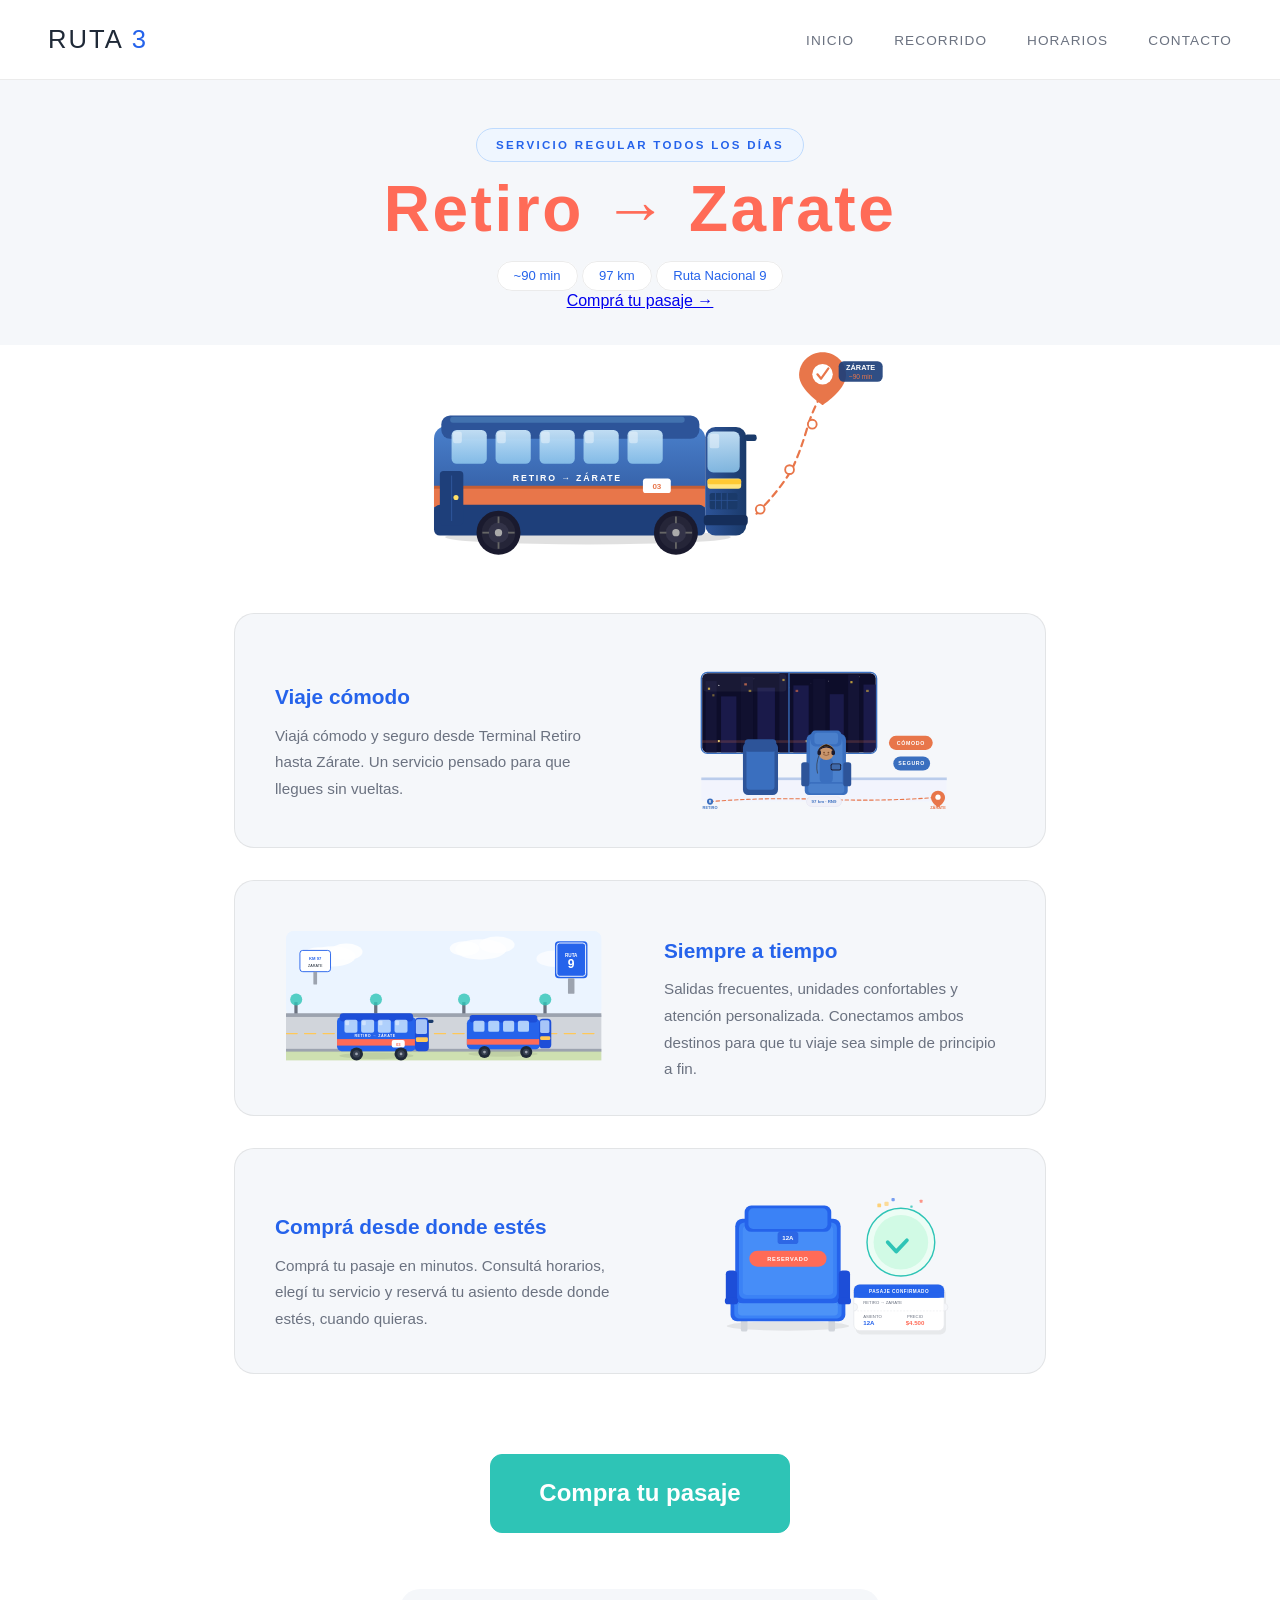
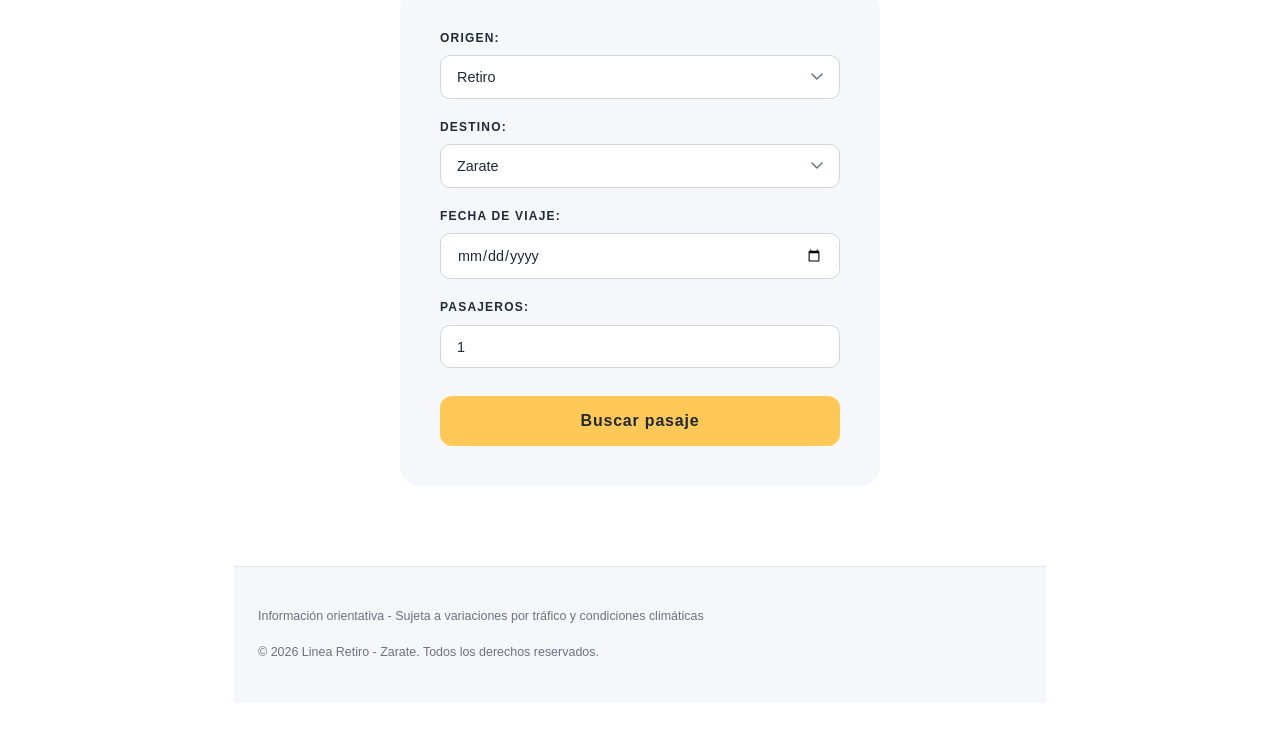
==== commit b83addba: "version3 cambios en header" ====
--- a/index.html
+++ b/index.html
@@ -9,13 +9,36 @@
     </head>
     
     <body>
-        <header>
-           <p class="ruta3tittle">Ruta 3</p>
+     
+
+   
+          <nav class="navbar">
+            <div class="nav__logo">RUTA <span>3</span></div>
+           <ul class="nav--list">
+                <li> <a class="nav_link" href="index.html">Inicio</a></li>
+                <li> <a class="nav_link" href="recorrido.html">Recorrido</a></li>
+                <li> <a class="nav_link" href="horarios.html">Horarios</a></li>            
+                <li> <a class="nav_link" href="contacto.html">Contacto</a></li>
+            </ul>
+           </nav> 
+    
+    <header class="hero">
+      <div class="hero__badge">Servicio regular todos los días</div>
            <h1 class="retiro--tittle">
              <span class="retiro">Retiro</span>
-            <span class="arrow">→</span>
+            <span class="arrow"><span>→</span></span>
             <span class="zarate">Zarate</span>
              </h1>
+      <div class="hero__pills">
+        <span class="pill">~90 min</span>
+        <span class="pill">97 km</span>
+        <span class="pill">Ruta Nacional 9</span>
+      </div>
+      <a href="compra" class="hero__cta">Comprá tu pasaje →</a>
+    </div>
+  </header>     
+           
+        
              <div class="bus-image">
                 <svg width="100%" viewBox="0 0 682 300" role="img" style="" xmlns="http://www.w3.org/2000/svg">
   <title style="fill:rgb(0, 0, 0);stroke:none;color:rgb(255, 255, 255);stroke-width:1px;stroke-linecap:butt;stroke-linejoin:miter;opacity:1;font-family:&quot;Anthropic Sans&quot;, -apple-system, &quot;system-ui&quot;, &quot;Segoe UI&quot;, sans-serif;font-size:16px;font-weight:400;text-anchor:start;dominant-baseline:auto">Micro de larga distancia sin fondo</title>
@@ -162,15 +185,9 @@
   <text x="642" y="46" font-family="sans-serif" font-size="9" fill="#E8764A" text-anchor="middle" style="fill:rgb(232, 118, 74);stroke:none;color:rgb(255, 255, 255);stroke-width:1px;stroke-linecap:butt;stroke-linejoin:miter;opacity:1;font-family:sans-serif;font-size:9px;font-weight:400;text-anchor:middle;dominant-baseline:auto">~90 min</text>
 
 </svg>
+</header>
         </div>
-           <nav>
-            <ul class="nav--list">
-                <li> <a class="nav_link" href="index.html">Inicio</a></li>
-                <li> <a class="nav_link" href="recorrido.html">Recorrido</a></li>
-                <li> <a class="nav_link" href="horarios.html">Horarios</a></li>            
-                <li> <a class="nav_link" href="contacto.html">Contacto</a></li>
-            </ul>
-           </nav> 
+
         <div class="parrafos">
 
              <div class="parrafo parrafo--con-imagen">
@@ -383,7 +400,7 @@
 
 
 
-        </header>
+      
     </body>
     <footer class="footer">
         <div class="footer-content">
--- a/styleretiro.css
+++ b/styleretiro.css
@@ -1,91 +1,173 @@
-body{
-    /*fondo*/
-    background-color: #ffffff;
-    /*textos*/
-    font-family: 'Plus Jakarta Sans', sans-serif;
-    font-size: 1rem;
-    color: #1f2937;
-
-    /*margenes*/
-    margin: 0;
-    padding: 0;
-
-
-
-    /*interlineado*/
-    line-height: 1.6;
-    
-}
-
-/*titulo ruta 3*/
-.ruta3tittle{
-    font-family: 'bebas neue', sans-serif;
-    font-size: 1.2rem;
-    letter-spacing: 0.3em;
-    color: #2563eb;
-    text-transform: uppercase;
-    margin-bottom: 0.5rem;
-    opacity: 0.8;
-}
-
-/*titulo Retiro -> Zarate*/
-.retiro--tittle{
-    font-family: 'bebas neue', sans-serif;
-    font-size: clamp(4rem, 14vw, 10rem);
-    color: #ff6b57;
-    line-height: 0.9;
-    letter-spacing: 0.04em;
-    display: flex;
-    align-items: center;
-    gap: 0.3em;
-    animation: fadeUp 0.7s 0.1s ease-both;
-
-}
-.retiro--tittle:hover{
-    color: #ffc857;
-
-}
-.arrow{
-    display: inline-block;
-    transition: transform 0.3s ease;
-    animation: pulse-x 1.8s ease both;
-}
-
-/*bus imagen*/
-.bus-image{
-    width: 100%;
-    height: auto;
-    max-width: 900px;
-}
-
-/*menu*/
-.nav--list{
-    display: flex;
-    align-items: center;
-    justify-content: space-between;
-    list-style-type: none;
-    padding: 1.2rem 3rem;
-    margin: 0;
-    position: sticky;
-    top: 0;
-    z-index: 100;
-    border:#2563eb solid 1px;
-    border-radius: 12px;
-    background: #ffffff;
-   
-}
-
-.nav_link{
-    font-family: 'Plus Jakarta Sans', sans-serif;
-    font-size: 0.9rem;
-    font-weight: 500;
-    letter-spacing: 0.08em;
-    text-decoration: none;
-    text-transform: uppercase;
-    color: #2563eb;
-   
-}
-/*cuerpo de la pagina*/
+
+:root {
+  --azul:        #2563EB;
+  --coral:       #FF6B57;
+  --amarillo:    #FFC857;
+  --aqua:        #2EC4B6;
+  --bg-white:    #FFFFFF;
+  --bg-gris:     #F5F7FA;
+  --texto:       #1F2937;
+  --texto-muted: #6B7280;
+  --border:      rgba(0, 0, 0, 0.08);
+}
+
+
+* { box-sizing: border-box; }
+
+body {
+  background-color: var(--bg-white);
+  font-family: 'Plus Jakarta Sans', sans-serif;
+  font-size: 1rem;
+  color: var(--texto);
+  margin: 0;
+  padding: 0;
+  line-height: 1.6;
+}
+
+h2 {
+  font-family: 'Plus Jakarta Sans', sans-serif;
+  color: #fff;
+  font-size: 1.5rem;
+  text-align: center;
+  margin: 3rem auto 1.5rem;
+  max-width: 480px;
+  border: 1px solid var(--aqua);
+  border-radius: 12px;
+  padding: 1.2rem 3rem;
+  background: var(--aqua);
+}
+
+/*navbar*/
+.navbar {
+  display: flex;
+  align-items: center;
+  justify-content: space-between;
+  padding: 1.2rem 3rem;
+  position: sticky;
+  top: 0;
+  z-index: 100;
+  background: var(--bg-white);
+  border-bottom: 1px solid var(--border);
+}
+
+.nav__logo {
+  font-family: 'Bebas Neue', sans-serif;
+  font-size: 1.6rem;
+  letter-spacing: 0.08em;
+  color: var(--texto);
+}
+
+.nav__logo span { color: var(--azul); }
+
+.nav--list {
+  display: flex;
+  align-items: center;
+  gap: 2.5rem;
+  list-style: none;
+  margin: 0;
+  padding: 0;
+}
+
+.nav_link {
+  font-family: 'Plus Jakarta Sans', sans-serif;
+  font-size: 0.85rem;
+  font-weight: 500;
+  letter-spacing: 0.08em;
+  text-transform: uppercase;
+  text-decoration: none;
+  color: var(--texto-muted);
+  transition: color 0.2s ease;
+}
+
+.nav_link:hover,
+.nav_link--active {
+  color: var(--azul);
+}
+
+@media (max-width: 640px) {
+  .navbar {
+    flex-direction: column;
+    gap: 1rem;
+    padding: 1rem 1.2rem;
+  }
+
+  .nav--list {
+    flex-direction: column;
+    gap: 0.8rem;
+    text-align: center;
+  }
+
+  .nav_link { font-size: 0.78rem; }
+}
+
+/*header-hero*/
+header {
+  text-align: center;
+  padding: 3rem 1.5rem 2rem;
+  background: var(--bg-gris);
+}
+
+.ruta3tittle {
+  display: inline-block;
+  font-family: 'Bebas Neue', sans-serif;
+  font-size: 1.1rem;
+  letter-spacing: 0.3em;
+  color: var(--azul);
+  text-transform: uppercase;
+  margin-bottom: 1rem;
+  font-weight: 600;
+}
+
+.retiro--tittle {
+  font-family: 'Bebas Neue', sans-serif;
+  font-size: clamp(2.5rem, 6vw, 4rem);
+  color: var(--coral);
+  line-height: 0.9;
+  letter-spacing: 0.04em;
+  display: flex;
+  align-items: center;
+  justify-content: center;
+  gap: 0.3em;
+  margin: 0 0 1.5rem;
+  animation: fadeUp 0.7s 0.1s ease both;
+}
+
+.retiro--tittle:hover { color: var(--amarillo); }
+
+.arrow {
+  display: inline-block;
+  color: var(--coral);
+  animation: pulse-x 1.8s ease-in-out infinite;
+}
+
+.bus-image {
+  width: 100%;
+  max-width: 500px;
+  margin: 0 auto;
+}
+
+.bus-image svg {
+  width: 100%;
+  height: auto;
+}
+
+.hero__badge {
+  display: inline-block;
+  background: #EFF6FF;
+  border: 1px solid #BFDBFE;
+  color: var(--azul);
+  font-size: 0.72rem;
+  font-weight: 600;
+  letter-spacing: 0.2em;
+  text-transform: uppercase;
+  padding: 0.4rem 1.2rem;
+  border-radius: 100px;
+  margin-bottom: 1.2rem;
+}
+
+
+/*parrafos-imagenes*/
+
 .parrafos {
   display: flex;
   flex-direction: column;
@@ -93,7 +175,7 @@
   max-width: 860px;
   margin: 0 auto;
   padding: 3rem 1.5rem;
-  }
+}
 
 .parrafo--con-imagen {
   display: flex;
@@ -105,14 +187,11 @@
   background: var(--bg-gris);
 }
 
-
 .parrafo--invertido {
   flex-direction: row-reverse;
 }
 
-.parrafo__texto {
-  flex: 1;
-}
+.parrafo__texto { flex: 1; }
 
 .parrafo__texto h3 {
   font-size: 1.3rem;
@@ -141,7 +220,6 @@
   height: auto;
 }
 
-/* Mobile */
 @media (max-width: 640px) {
   .parrafo--con-imagen,
   .parrafo--invertido {
@@ -150,182 +228,121 @@
   }
 }
 
-
-/* compra de pasajes*/
-h2{
-    font-family: plus jakarta sans, sans-serif;
-    color: #1f2937;
-    font-size: 1.5rem;
-    text-align: center;
-    margin:0;
-    border: 1px solid #2ec4b6;
-    border-radius: 12px;
-    padding: 1.2rem 3rem;
-    background: #2ec4b6;
-}
-
-.form-compra{
-    display: flex;
-    flex-direction: column;
-    gap: 1.2rem;
-    max-width: 480px;
-    margin: 0 auto;
-    padding: 2.5rem;
-    border-radius: 20px;
-    background: #f5f7fa;
-}
-.campo{
-    display: flex;
-    flex-direction: column;
-    gap: 0.45rem;
-}
-.campo label{
-    font-size: 0.75rem;
-    font-weight: 600;
-    letter-spacing: 0.1rem;
-    text-transform: uppercase;
-    color: #1f2937;
-}
-.campo input{
-    width: 100%;
-    padding: 0.8rem 1rem;
-    border: 1px solid #d1d5db;
-    border-radius: 10px;
-    font-size: 0.9rem;
-    appearance: none;
-    -webkit-appearance: none;
-    transition: border-color 0.2s ease;
-    cursor: pointer;
-}
-.campo input:focus{
-    border-color: #2563eb;
-    outline: none;
-}
-
-.campo input[type="submit"]; ; ::-webkit-inner-spin-button
-.campo input[type="submit"]; ; ::-webkit-outer-spin-button{
-    -webkit-appearance: none;  
-}
-
-.btn-comprar{
-    width: 100%;
-    padding: 1rem;
-    margin-top: 0.5rem;
-    background: #ffc857;
-    color: #1f2937;
-    border: none;
-    border-radius: 12px;
-    font-size: 1rem;
-    font-weight: 600;
-    letter-spacing: 0.05em;
-    cursor: pointer;
-    transition: background 0.2s ease, transform 0.15s ease;
-
-}
-.btn-comprar:hover{
-    background: #ff6b57;
-    transform: translateY(-2px);
-}
-.btn-comprar:active{
-    transform: translateY(0);
-}
-
-/*footer*/
-.footer{
-   border-top: 1px solid var(--border);
-   padding: 2.5rem 1.5rem;
-   background: var(--big-card);
-}
-
-.footer-content{
-    max-width: 900px;
-    margin: 0 auto;
-    display: flex;
-    align-items: center;
-    justify-content: space-between;
-    flex-wrap: wrap;
-    gap: 1rem;
-}
-.footer-info p{
-    font-size: 0.78rem;
-    color: #6b7280;
-}
-.derechos p{
-    font-size: 0.78rem;
-    color: #6b7280;
-}
-
-
-
-
-/* ══════════════════════════════════════
-   CSS COMPARTIDO — páginas del menú
-   recorrido.css / horarios.css / contacto.css
-   Podés usar este mismo archivo para las 3
-   páginas o dividirlo en 3 archivos iguales
-══════════════════════════════════════ */
-
-/* ─── NAVBAR ─── */
-.navbar {
-  display: flex;
-  align-items: center;
-  justify-content: space-between;
-  padding: 1.2rem 3rem;
-  position: sticky;
-  top: 0;
-  z-index: 100;
-  background: var(--bg-white, #fff);
-  border-bottom: 1px solid var(--border, rgba(0,0,0,0.08));
-}
-
-.nav__logo {
-  font-family: 'Bebas Neue', sans-serif;
-  font-size: 1.6rem;
-  letter-spacing: 0.08em;
-  color: var(--texto, #1F2937);
-}
-
-.nav__logo span { color: var(--azul, #2563EB); }
-
-.nav--list {
-  display: flex;
-  gap: 2.5rem;
-  list-style: none;
-  margin: 0;
-  padding: 0;
-}
-
-.nav_link {
-  font-size: 0.85rem;
-  font-weight: 500;
-  letter-spacing: 0.08em;
+/*formulario*/
+
+.form-compra {
+  display: flex;
+  flex-direction: column;
+  gap: 1.2rem;
+  max-width: 480px;
+  margin: 0 auto 3rem;
+  padding: 2.5rem;
+  border-radius: 20px;
+  background: var(--bg-gris);
+}
+
+.campo {
+  display: flex;
+  flex-direction: column;
+  gap: 0.45rem;
+}
+
+.campo label {
+  font-size: 0.75rem;
+  font-weight: 600;
+  letter-spacing: 0.1em;
   text-transform: uppercase;
-  text-decoration: none;
-  color: var(--texto-muted, #6B7280);
-  transition: color 0.2s ease;
-}
-
-.nav_link:hover,
-.nav_link--active {
-  color: var(--azul, #2563EB);
-}
-
-/* ─── PAGE HERO ─── */
+  color: var(--texto);
+}
+
+.campo input,
+.campo select {
+  width: 100%;
+  padding: 0.8rem 1rem;
+  background: #fff;
+  border: 1px solid #D1D5DB;
+  border-radius: 10px;
+  font-family: 'Plus Jakarta Sans', sans-serif;
+  font-size: 0.9rem;
+  color: var(--texto);
+  appearance: none;
+  -webkit-appearance: none;
+  transition: border-color 0.2s ease;
+  cursor: pointer;
+}
+
+.campo input:focus,
+.campo select:focus {
+  border-color: var(--azul);
+  outline: none;
+}
+
+.campo select {
+  background-image: url("data:image/svg+xml,%3Csvg xmlns='http://www.w3.org/2000/svg' width='12' height='8' fill='none'%3E%3Cpath d='M1 1l5 5 5-5' stroke='%236B7280' stroke-width='1.5' stroke-linecap='round' stroke-linejoin='round'/%3E%3C/svg%3E");
+  background-repeat: no-repeat;
+  background-position: right 1rem center;
+  padding-right: 2.5rem;
+}
+
+.campo input[type="number"]::-webkit-inner-spin-button,
+.campo input[type="number"]::-webkit-outer-spin-button {
+  -webkit-appearance: none;
+}
+
+.btn-comprar {
+  width: 100%;
+  padding: 1rem;
+  margin-top: 0.5rem;
+  background: var(--amarillo);
+  color: var(--texto);
+  border: none;
+  border-radius: 12px;
+  font-family: 'Plus Jakarta Sans', sans-serif;
+  font-size: 1rem;
+  font-weight: 600;
+  letter-spacing: 0.05em;
+  cursor: pointer;
+  transition: background 0.2s ease, transform 0.15s ease;
+}
+
+.btn-comprar:hover {
+  background: var(--coral);
+  transform: translateY(-2px);
+}
+
+.btn-comprar:active { transform: translateY(0); }
+
+/*horarios-recorridos*/
+
+.section__label {
+  font-size: 0.72rem;
+  letter-spacing: 0.25em;
+  color: var(--texto-muted);
+  text-transform: uppercase;
+  margin-bottom: 0.5rem;
+}
+
+.section__title {
+  font-family: 'Bebas Neue', sans-serif;
+  font-size: clamp(2.2rem, 5vw, 3.5rem);
+  letter-spacing: 0.04em;
+  color: var(--texto);
+  line-height: 1;
+  margin: 0 0 2.5rem;
+}
+
 .page-hero {
   padding: 5rem 1.5rem 4rem;
-  background: var(--bg-gris, #F5F7FA);
-  border-bottom: 1px solid var(--border, rgba(0,0,0,0.08));
-}
-
-.page-hero__inner {
-  max-width: 860px;
-  margin: 0 auto;
-}
+  background: var(--bg-gris);
+  border-bottom: 1px solid var(--border);
+}
+
+.page-hero__inner { max-width: 860px; margin: 0 auto; }
 
 .page-hero__label {
   font-size: 0.72rem;
   letter-spacing: 0.28em;
-  color: var(--azul, #2563EB);
+  color: var(--azul);
   text-transform: uppercase;
   margin-bottom: 0.8rem;
   font-weight: 600;
@@ -335,86 +352,53 @@
   font-family: 'Bebas Neue', sans-serif;
   font-size: clamp(3.5rem, 9vw, 7rem);
   letter-spacing: 0.04em;
-  color: var(--texto, #1F2937);
+  color: var(--texto);
   line-height: 0.95;
   margin: 0 0 1.2rem;
 }
 
 .page-hero__sub {
   font-size: 0.95rem;
-  color: var(--texto-muted, #6B7280);
+  color: var(--texto-muted);
   margin: 0 0 1.5rem;
 }
 
-.page-hero__pills {
-  display: flex;
-  gap: 0.75rem;
-  flex-wrap: wrap;
-}
+.page-hero__pills { display: flex; gap: 0.75rem; flex-wrap: wrap; }
 
 .pill {
   background: #fff;
-  border: 1px solid var(--border, rgba(0,0,0,0.08));
-  color: var(--azul, #2563EB);
+  border: 1px solid var(--border);
+  color: var(--azul);
   padding: 0.4rem 1rem;
   border-radius: 100px;
   font-size: 0.82rem;
   font-weight: 500;
 }
 
-/* ─── SECCIÓN GENÉRICA ─── */
-.section__label {
-  font-size: 0.72rem;
-  letter-spacing: 0.25em;
-  color: var(--texto-muted, #6B7280);
-  text-transform: uppercase;
-  margin-bottom: 0.5rem;
-}
-
-.section__title {
-  font-family: 'Bebas Neue', sans-serif;
-  font-size: clamp(2.2rem, 5vw, 3.5rem);
-  letter-spacing: 0.04em;
-  color: var(--texto, #1F2937);
-  line-height: 1;
-  margin: 0 0 2.5rem;
-}
-
 /* ══════════════════════════════════════
-   RECORRIDO
+   RECORRIDO (mapa + paradas)
 ══════════════════════════════════════ */
-
-.mapa-section {
-  padding: 5rem 1.5rem;
-  background: var(--bg-white, #fff);
-}
-
+.mapa-section { padding: 5rem 1.5rem; background: var(--bg-white); }
 .mapa-section__inner { max-width: 860px; margin: 0 auto; }
-
 .mapa-section__header { margin-bottom: 2rem; }
 
 .mapa-section__desc {
   font-size: 0.9rem;
-  color: var(--texto-muted, #6B7280);
+  color: var(--texto-muted);
   margin: -1.5rem 0 2rem;
 }
 
 .mapa-wrapper {
   border-radius: 16px;
   overflow: hidden;
-  border: 1px solid var(--border, rgba(0,0,0,0.08));
+  border: 1px solid var(--border);
   margin-bottom: 2.5rem;
   box-shadow: 0 4px 24px rgba(0,0,0,0.06);
 }
 
 .mapa-iframe { display: block; }
 
-/* Paradas */
-.paradas {
-  display: flex;
-  flex-direction: column;
-  margin-bottom: 2rem;
-}
+.paradas { display: flex; flex-direction: column; margin-bottom: 2rem; }
 
 .parada {
   display: flex;
@@ -422,16 +406,16 @@
   gap: 1.2rem;
   padding: 1.2rem 1.5rem;
   border-radius: 12px;
-  border: 1px solid var(--border, rgba(0,0,0,0.08));
-  background: var(--bg-gris, #F5F7FA);
+  border: 1px solid var(--border);
+  background: var(--bg-gris);
   cursor: pointer;
   transition: all 0.2s ease;
 }
 
-.parada:hover { border-color: var(--azul, #2563EB); }
+.parada:hover { border-color: var(--azul); }
 
 .parada--activa {
-  border-color: var(--azul, #2563EB);
+  border-color: var(--azul);
   background: #EFF6FF;
 }
 
@@ -439,7 +423,7 @@
   width: 4px;
   height: 24px;
   margin-left: calc(1.5rem + 18px);
-  background: linear-gradient(to bottom, var(--azul, #2563EB), var(--coral, #FF6B57));
+  background: linear-gradient(to bottom, var(--azul), var(--coral));
   opacity: 0.3;
   border-radius: 2px;
 }
@@ -454,36 +438,32 @@
   font-family: 'Bebas Neue', sans-serif;
   font-size: 1rem;
   flex-shrink: 0;
-  background: var(--bg-white, #fff);
-  color: var(--azul, #2563EB);
-  border: 2px solid var(--azul, #2563EB);
-}
-
-.parada__marker--origen { background: var(--azul, #2563EB); color: #fff; border: none; }
-.parada__marker--destino { background: var(--coral, #FF6B57); color: #fff; border: none; }
+  background: var(--bg-white);
+  color: var(--azul);
+  border: 2px solid var(--azul);
+}
+
+.parada__marker--origen  { background: var(--azul);  color: #fff; border: none; }
+.parada__marker--destino { background: var(--coral); color: #fff; border: none; }
 
 .parada__info { flex: 1; }
 
 .parada__nombre {
   font-weight: 600;
   font-size: 0.95rem;
-  color: var(--texto, #1F2937);
+  color: var(--texto);
   margin-bottom: 0.2rem;
 }
 
-.parada__detalle {
-  font-size: 0.82rem;
-  color: var(--texto-muted, #6B7280);
-}
+.parada__detalle { font-size: 0.82rem; color: var(--texto-muted); }
 
 .parada__tiempo {
   font-family: 'Bebas Neue', sans-serif;
   font-size: 1.1rem;
-  color: var(--azul, #2563EB);
+  color: var(--azul);
   white-space: nowrap;
 }
 
-/* Info tramo */
 .tramo-info {
   display: flex;
   gap: 1.2rem;
@@ -499,21 +479,20 @@
 .tramo-info__titulo {
   font-weight: 700;
   font-size: 1rem;
-  color: var(--texto, #1F2937);
+  color: var(--texto);
   margin-bottom: 0.4rem;
 }
 
 .tramo-info__desc {
   font-size: 0.88rem;
-  color: var(--texto-muted, #6B7280);
+  color: var(--texto-muted);
   line-height: 1.7;
 }
 
-/* Stats */
 .stats-section {
   padding: 4rem 1.5rem;
-  background: var(--bg-gris, #F5F7FA);
-  border-top: 1px solid var(--border, rgba(0,0,0,0.08));
+  background: var(--bg-gris);
+  border-top: 1px solid var(--border);
 }
 
 .stats-section__inner {
@@ -522,62 +501,39 @@
   display: grid;
   grid-template-columns: repeat(4, 1fr);
   gap: 1px;
-  border: 1px solid var(--border, rgba(0,0,0,0.08));
+  border: 1px solid var(--border);
   border-radius: 16px;
   overflow: hidden;
-  background: var(--border, rgba(0,0,0,0.08));
-}
-
-.stat-item {
-  background: #fff;
-  padding: 2rem 1.5rem;
-  text-align: center;
-}
+  background: var(--border);
+}
+
+.stat-item { background: #fff; padding: 2rem 1.5rem; text-align: center; }
 
 .stat-item__valor {
   font-family: 'Bebas Neue', sans-serif;
   font-size: 3rem;
-  color: var(--azul, #2563EB);
+  color: var(--azul);
   line-height: 1;
   margin-bottom: 0.4rem;
 }
 
-.stat-item__valor span {
-  font-size: 1.3rem;
-  color: var(--coral, #FF6B57);
-  margin-left: 2px;
-}
-
-.stat-item__label {
-  font-size: 0.78rem;
-  color: var(--texto-muted, #6B7280);
-}
-
-/* ══════════════════════════════════════
-   HORARIOS
-══════════════════════════════════════ */
-
-.horarios-section {
-  padding: 5rem 1.5rem;
-  background: var(--bg-white, #fff);
-}
-
+.stat-item__valor span { font-size: 1.3rem; color: var(--coral); margin-left: 2px; }
+.stat-item__label { font-size: 0.78rem; color: var(--texto-muted); }
+
+/*orarios*/
+
+.horarios-section { padding: 5rem 1.5rem; background: var(--bg-white); }
 .horarios-section__inner { max-width: 900px; margin: 0 auto; }
-
 .horarios-header { margin-bottom: 2rem; }
 
-.dir-selector {
-  display: flex;
-  gap: 0.6rem;
-  margin-bottom: 2rem;
-}
+.dir-selector { display: flex; gap: 0.6rem; margin-bottom: 2rem; }
 
 .dir-btn {
   padding: 0.55rem 1.4rem;
   border-radius: 100px;
-  border: 1px solid var(--border, rgba(0,0,0,0.12));
+  border: 1px solid var(--border);
   background: transparent;
-  color: var(--texto-muted, #6B7280);
+  color: var(--texto-muted);
   font-family: 'Plus Jakarta Sans', sans-serif;
   font-size: 0.88rem;
   font-weight: 500;
@@ -585,11 +541,11 @@
   transition: all 0.2s ease;
 }
 
-.dir-btn:hover { border-color: var(--azul, #2563EB); color: var(--azul, #2563EB); }
-.dir-btn--active { background: var(--azul, #2563EB); border-color: var(--azul, #2563EB); color: #fff; }
+.dir-btn:hover { border-color: var(--azul); color: var(--azul); }
+.dir-btn--active { background: var(--azul); border-color: var(--azul); color: #fff; }
 
 .tabla-wrapper {
-  border: 1px solid var(--border, rgba(0,0,0,0.08));
+  border: 1px solid var(--border);
   border-radius: 16px;
   overflow: hidden;
   margin-bottom: 1.5rem;
@@ -597,14 +553,8 @@
 
 .tabla-wrapper--oculta { display: none; }
 
-.tabla-horarios {
-  width: 100%;
-  border-collapse: collapse;
-}
-
-.tabla-horarios thead tr {
-  background: var(--bg-gris, #F5F7FA);
-}
+.tabla-horarios { width: 100%; border-collapse: collapse; }
+.tabla-horarios thead tr { background: var(--bg-gris); }
 
 .tabla-horarios th {
   padding: 1rem 1.5rem;
@@ -612,47 +562,34 @@
   font-weight: 600;
   letter-spacing: 0.1em;
   text-transform: uppercase;
-  color: var(--texto-muted, #6B7280);
+  color: var(--texto-muted);
   text-align: left;
-  border-bottom: 1px solid var(--border, rgba(0,0,0,0.08));
+  border-bottom: 1px solid var(--border);
 }
 
 .tabla-horarios td {
   padding: 1rem 1.5rem;
   font-size: 0.9rem;
-  color: var(--texto, #1F2937);
-  border-bottom: 1px solid var(--border, rgba(0,0,0,0.06));
+  color: var(--texto);
+  border-bottom: 1px solid var(--border);
 }
 
 .tabla-horarios tbody tr:last-child td { border-bottom: none; }
-
-.tabla-horarios tbody tr:hover { background: var(--bg-gris, #F5F7FA); }
+.tabla-horarios tbody tr:hover { background: var(--bg-gris); }
 
 .hora {
   font-family: 'Bebas Neue', sans-serif;
   font-size: 1.2rem !important;
-  color: var(--azul, #2563EB) !important;
+  color: var(--azul) !important;
   letter-spacing: 0.05em;
 }
 
-.badge {
-  padding: 0.3rem 0.8rem;
-  border-radius: 100px;
-  font-size: 0.75rem;
-  font-weight: 600;
-}
-
-.badge--ejecutivo { background: #EFF6FF; color: var(--azul, #2563EB); }
-.badge--comun     { background: #F5F7FA; color: var(--texto-muted, #6B7280); }
-
-.estado {
-  padding: 0.3rem 0.8rem;
-  border-radius: 100px;
-  font-size: 0.75rem;
-  font-weight: 600;
-}
-
-.estado--ok      { background: #ECFDF5; color: #059669; }
+.badge { padding: 0.3rem 0.8rem; border-radius: 100px; font-size: 0.75rem; font-weight: 600; }
+.badge--ejecutivo { background: #EFF6FF; color: var(--azul); }
+.badge--comun     { background: var(--bg-gris); color: var(--texto-muted); }
+
+.estado { padding: 0.3rem 0.8rem; border-radius: 100px; font-size: 0.75rem; font-weight: 600; }
+.estado--ok       { background: #ECFDF5; color: #059669; }
 .estado--demorado { background: #FFF7ED; color: #D97706; }
 
 .horarios-nota {
@@ -660,23 +597,18 @@
   align-items: center;
   gap: 0.6rem;
   font-size: 0.82rem;
-  color: var(--texto-muted, #6B7280);
+  color: var(--texto-muted);
   padding: 1rem 1.5rem;
-  background: var(--bg-gris, #F5F7FA);
+  background: var(--bg-gris);
   border-radius: 10px;
 }
 
-.horarios-nota svg { color: var(--azul, #2563EB); flex-shrink: 0; }
+.horarios-nota svg { color: var(--azul); flex-shrink: 0; }
 
 /* ══════════════════════════════════════
    CONTACTO
 ══════════════════════════════════════ */
-
-.contacto-section {
-  padding: 5rem 1.5rem;
-  background: var(--bg-white, #fff);
-}
-
+.contacto-section { padding: 5rem 1.5rem; background: var(--bg-white); }
 .contacto-section__inner { max-width: 860px; margin: 0 auto; }
 
 .contacto-grid {
@@ -691,21 +623,15 @@
   align-items: flex-start;
   gap: 1.2rem;
   padding: 1.5rem;
-  border: 1px solid var(--border, rgba(0,0,0,0.08));
+  border: 1px solid var(--border);
   border-radius: 16px;
-  background: var(--bg-gris, #F5F7FA);
+  background: var(--bg-gris);
   transition: border-color 0.2s ease, transform 0.2s ease;
 }
 
-.contacto-card:hover {
-  border-color: var(--azul, #2563EB);
-  transform: translateY(-2px);
-}
-
-.contacto-card--destacada {
-  border-color: var(--aqua, #2EC4B6);
-  background: #F0FDFB;
-}
+.contacto-card:hover { border-color: var(--azul); transform: translateY(-2px); }
+
+.contacto-card--destacada { border-color: var(--aqua); background: #F0FDFB; }
 
 .contacto-card__icon {
   width: 44px;
@@ -716,43 +642,33 @@
   display: flex;
   align-items: center;
   justify-content: center;
-  color: var(--azul, #2563EB);
-  border: 1px solid var(--border, rgba(0,0,0,0.08));
+  color: var(--azul);
+  border: 1px solid var(--border);
 }
 
 .contacto-card__icon svg { width: 20px; height: 20px; }
-
-.contacto-card--destacada .contacto-card__icon { color: var(--aqua, #2EC4B6); }
+.contacto-card--destacada .contacto-card__icon { color: var(--aqua); }
 
 .contacto-card__label {
   font-size: 0.72rem;
   font-weight: 600;
   letter-spacing: 0.1em;
   text-transform: uppercase;
-  color: var(--texto-muted, #6B7280);
+  color: var(--texto-muted);
   margin-bottom: 0.3rem;
 }
 
 .contacto-card__valor {
   font-weight: 700;
   font-size: 0.95rem;
-  color: var(--texto, #1F2937);
+  color: var(--texto);
   margin-bottom: 0.2rem;
 }
 
-.contacto-card__sub {
-  font-size: 0.8rem;
-  color: var(--texto-muted, #6B7280);
-}
-
-/* Redes */
+.contacto-card__sub { font-size: 0.8rem; color: var(--texto-muted); }
+
 .redes-section { margin-top: 1rem; }
-
-.redes-grid {
-  display: flex;
-  flex-direction: column;
-  gap: 0.8rem;
-}
+.redes-grid { display: flex; flex-direction: column; gap: 0.8rem; }
 
 .red-card {
   display: flex;
@@ -760,14 +676,13 @@
   gap: 1.2rem;
   padding: 1.2rem 1.5rem;
   border-radius: 14px;
-  border: 1px solid var(--border, rgba(0,0,0,0.08));
-  background: var(--bg-gris, #F5F7FA);
+  border: 1px solid var(--border);
+  background: var(--bg-gris);
   text-decoration: none;
   transition: all 0.2s ease;
 }
 
 .red-card:hover { transform: translateX(6px); }
-
 .red-card--instagram:hover { border-color: #E1306C; }
 .red-card--facebook:hover  { border-color: #1877F2; }
 .red-card--twitter:hover   { border-color: #1DA1F2; }
@@ -791,32 +706,31 @@
 .red-card__nombre {
   font-weight: 600;
   font-size: 0.95rem;
-  color: var(--texto, #1F2937);
+  color: var(--texto);
   margin-bottom: 0.2rem;
 }
 
-.red-card__usuario {
-  font-size: 0.83rem;
-  color: var(--texto-muted, #6B7280);
-}
+.red-card__usuario { font-size: 0.83rem; color: var(--texto-muted); }
 
 .red-card__arrow {
   font-size: 1.2rem;
-  color: var(--texto-muted, #6B7280);
+  color: var(--texto-muted);
   transition: transform 0.2s ease;
 }
 
 .red-card:hover .red-card__arrow { transform: translateX(4px); }
 
-/* ─── FOOTER ─── */
+/* ══════════════════════════════════════
+   FOOTER
+══════════════════════════════════════ */
 .footer {
-  border-top: 1px solid var(--border, rgba(0,0,0,0.08));
+  border-top: 1px solid var(--border);
   padding: 2.5rem 1.5rem;
-  background: var(--bg-gris, #F5F7FA);
-}
-
-.footer__inner {
-  max-width: 860px;
+  background: var(--bg-gris);
+}
+
+.footer-content {
+  max-width: 900px;
   margin: 0 auto;
   display: flex;
   align-items: center;
@@ -825,46 +739,34 @@
   gap: 1rem;
 }
 
-.footer__brand {
-  font-family: 'Bebas Neue', sans-serif;
-  font-size: 1.3rem;
-  letter-spacing: 0.08em;
-  color: var(--texto, #1F2937);
-}
-
-.footer__brand span { color: var(--coral, #FF6B57); }
-
-.footer__info { font-size: 0.78rem; color: var(--texto-muted, #6B7280); }
-
-/* ─── RESPONSIVE ─── */
+.footer-info p,
+.derechos p {
+  font-size: 0.78rem;
+  color: var(--texto-muted);
+  margin: 0;
+}
+
+/* ══════════════════════════════════════
+   RESPONSIVE GENERAL
+══════════════════════════════════════ */
 @media (max-width: 640px) {
-  .navbar { padding: 1rem 1.2rem; }
-  .nav--list { gap: 1.2rem; }
-  .nav_link { font-size: 0.78rem; }
   .stats-section__inner { grid-template-columns: repeat(2, 1fr); }
   .contacto-grid { grid-template-columns: 1fr; }
   .tabla-horarios th,
   .tabla-horarios td { padding: 0.8rem 1rem; font-size: 0.82rem; }
-  .footer__inner { flex-direction: column; }
-}
-
-
-
-
-
-
-
-
-
-
-
-/*animaciones*/
+  .footer-content { flex-direction: column; }
+  h2 { padding: 1rem 1.5rem; font-size: 1.2rem; }
+}
+
+/* ══════════════════════════════════════
+   ANIMACIONES
+══════════════════════════════════════ */
 @keyframes fadeUp {
-    from { opacity: 0;   transform: translateY(24px); }
-    to { opacity: 1;   transform: translateY(0); }
-    }
+  from { opacity: 0; transform: translateY(24px); }
+  to   { opacity: 1; transform: translateY(0); }
+}
 
 @keyframes pulse-x {
-    0%, 100% { transform: translateX(0); }
-    50% { transform: translateX(10px); }
-    }
+  0%, 100% { transform: translateX(0); }
+  50%      { transform: translateX(10px); }
+}
